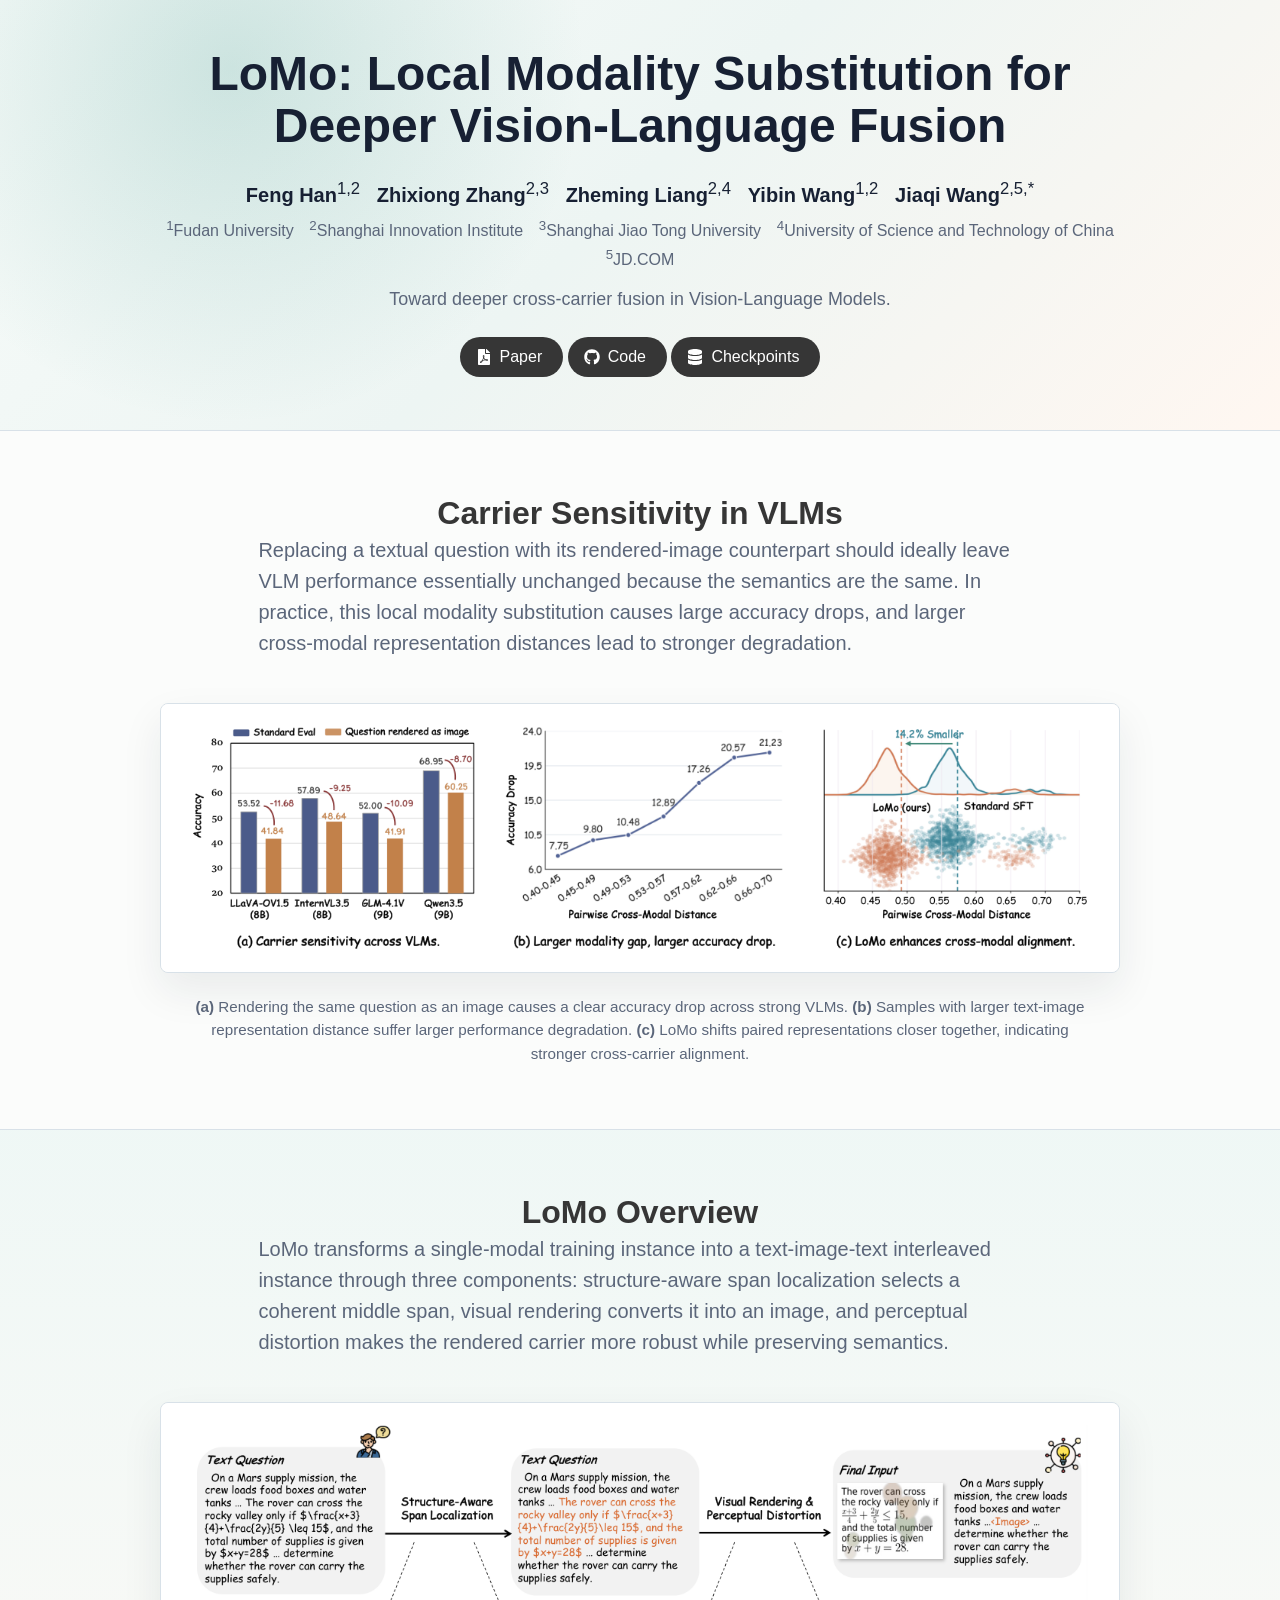
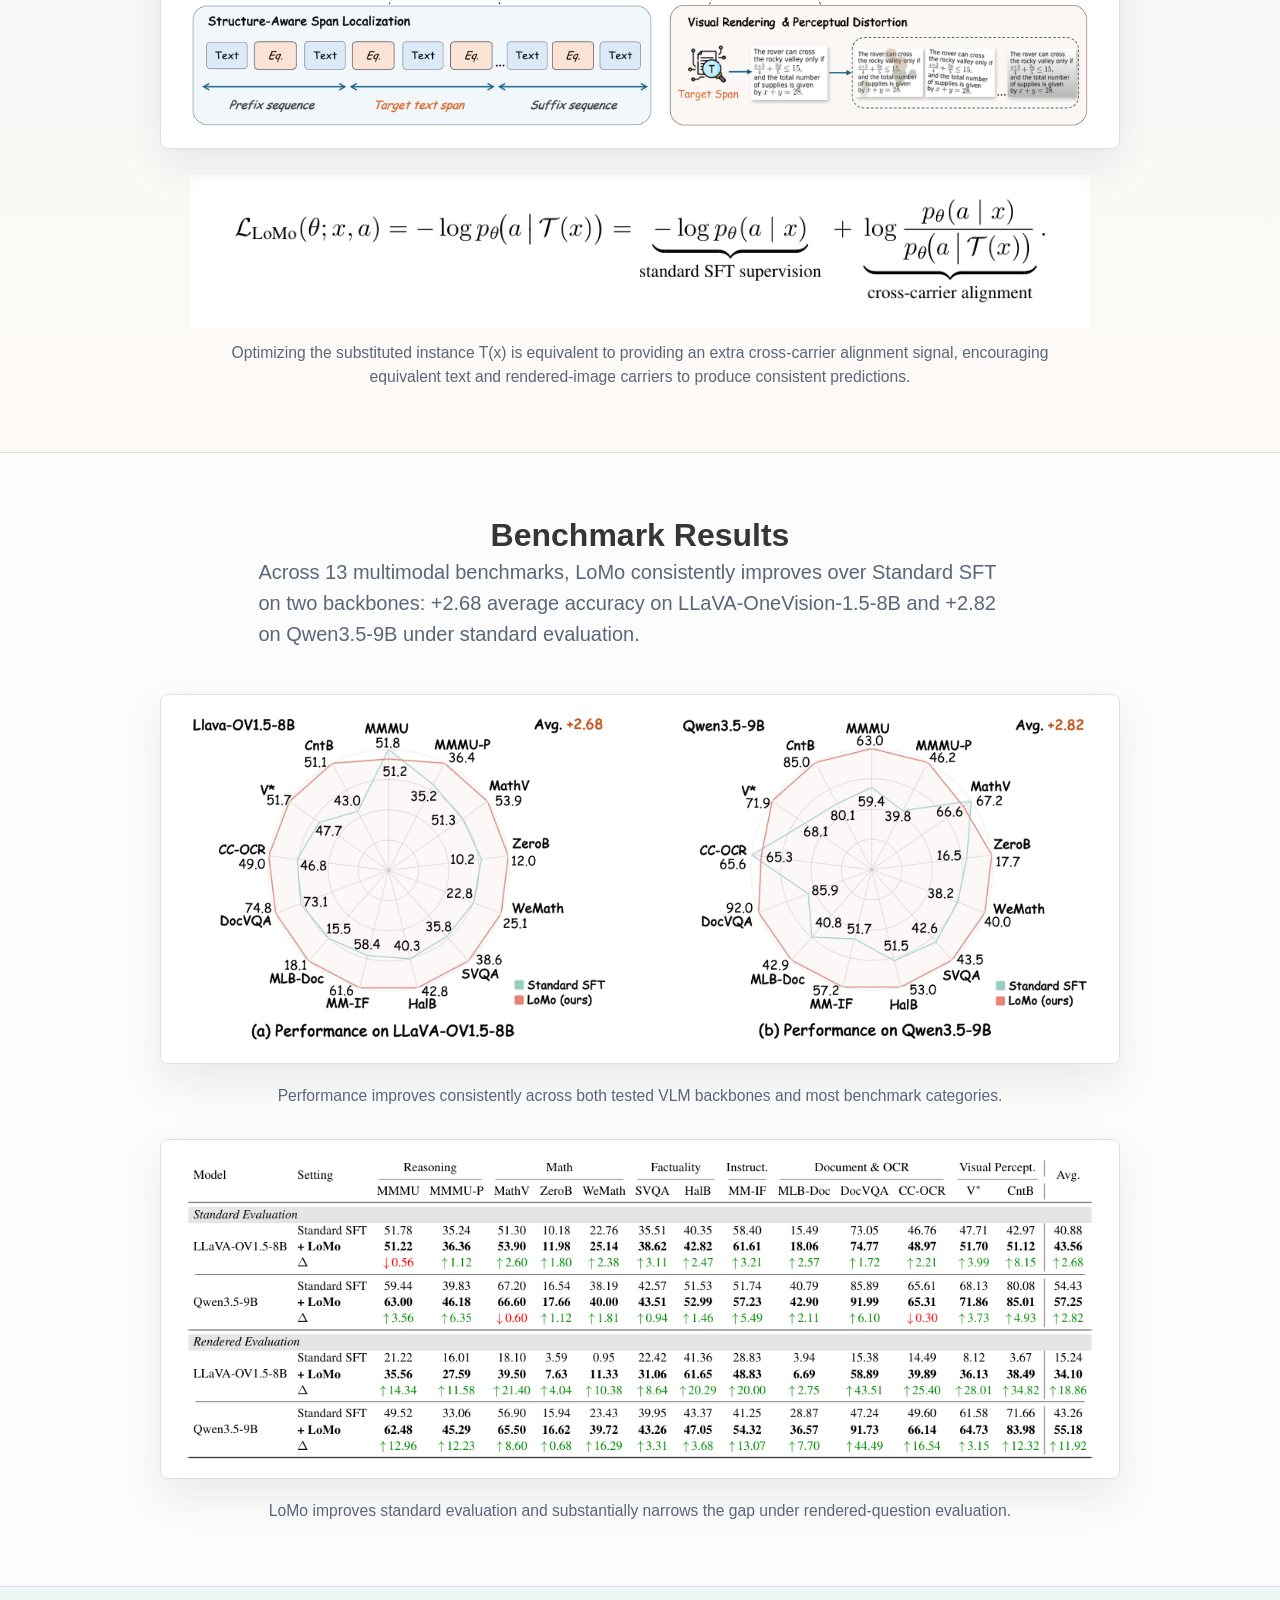
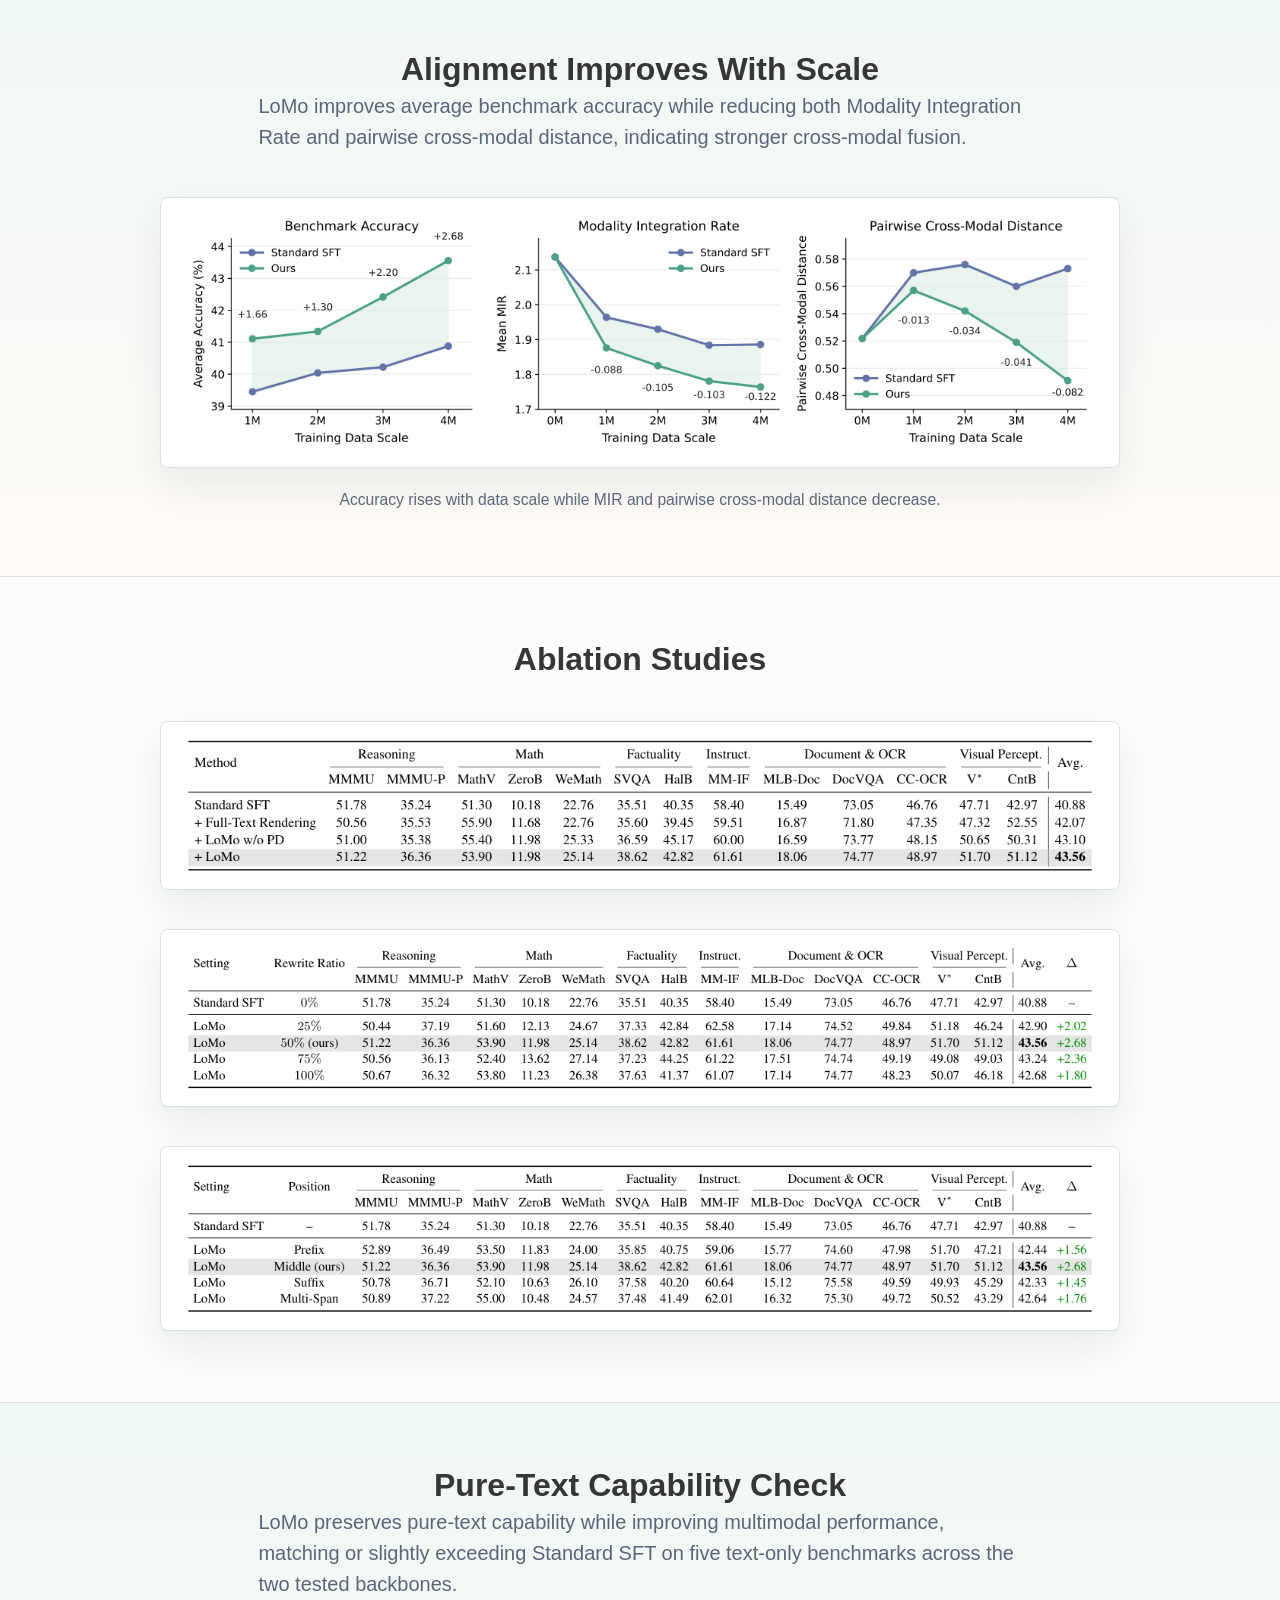
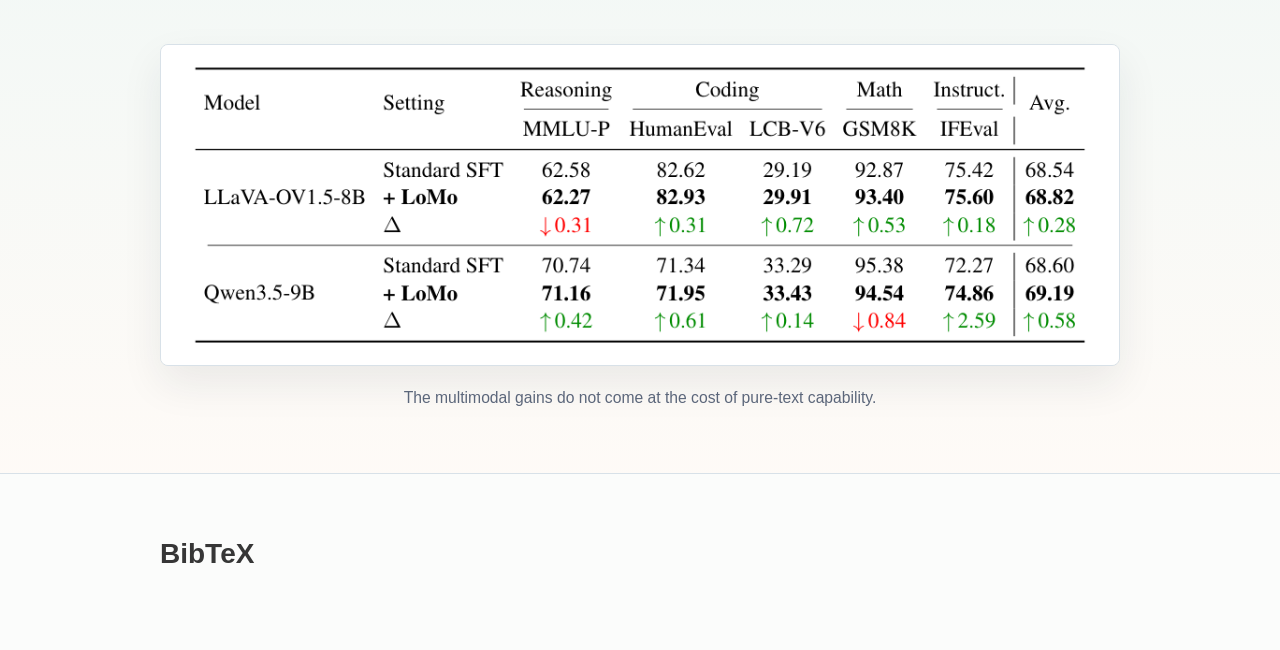
==== page/index.html @ f5399a5a "Leave citation sections empty" ====
<!DOCTYPE html>
<html lang="en">
<head>
  <meta charset="UTF-8">
  <meta name="description" content="LoMo: Local Modality Substitution for Deeper Vision-Language Fusion">
  <meta name="keywords" content="Vision-Language Models, Multimodal Learning, Cross-Modal Alignment, Data Curation">
  <meta name="viewport" content="width=device-width, initial-scale=1.0">
  <title>LoMo</title>

  <link href="./static/css" rel="stylesheet">
  <link rel="stylesheet" href="./static/bulma.min.css">
  <link rel="stylesheet" href="./static/fontawesome.all.min.css">
  <link rel="stylesheet" href="./static/academicons.min.css">
  <link rel="stylesheet" href="./static/index.css">
  <link rel="stylesheet" href="./static/lomo.css">
  <script defer src="./static/fontawesome.all.min.js"></script>
</head>
<body>
  <section class="hero lomo-hero">
    <div class="hero-body">
      <div class="container is-max-desktop">
        <div class="columns is-centered">
          <div class="column has-text-centered">
            <h1 class="title is-1 publication-title">LoMo: Local Modality Substitution for Deeper Vision-Language Fusion</h1>
            <div class="is-size-5 publication-authors">
              <span class="author-block"><b>Feng Han</b><sup>1,2</sup></span>
              <span class="author-block"><b>Zhixiong Zhang</b><sup>2,3</sup></span>
              <span class="author-block"><b>Zheming Liang</b><sup>2,4</sup></span>
              <span class="author-block"><b>Yibin Wang</b><sup>1,2</sup></span>
              <span class="author-block"><b>Jiaqi Wang</b><sup>2,5,*</sup></span>
            </div>
            <div class="is-size-6 publication-affiliations">
              <span class="author-block"><sup>1</sup>Fudan University</span>
              <span class="author-block"><sup>2</sup>Shanghai Innovation Institute</span>
              <span class="author-block"><sup>3</sup>Shanghai Jiao Tong University</span>
              <span class="author-block"><sup>4</sup>University of Science and Technology of China</span>
              <span class="author-block"><sup>5</sup>JD.COM</span>
            </div>
            <p class="publication-note">Toward deeper cross-carrier fusion in Vision-Language Models.</p>

            <div class="publication-links">
              <span class="link-block">
                <a href="../LoMo-Technical-Report.pdf" class="external-link button is-normal is-rounded is-dark">
                  <span class="icon"><i class="fas fa-file-pdf"></i></span>
                  <span>Paper</span>
                </a>
              </span>
              <span class="link-block">
                <a href="https://github.com/Maplebb/LoMo" class="external-link button is-normal is-rounded is-dark">
                  <span class="icon"><i class="fab fa-github"></i></span>
                  <span>Code</span>
                </a>
              </span>
              <span class="link-block">
                <a href="https://huggingface.co/maplebb/LoMo-Checkpoints" class="external-link button is-normal is-rounded is-dark">
                  <span class="icon"><i class="fas fa-database"></i></span>
                  <span>Checkpoints</span>
                </a>
              </span>
            </div>
          </div>
        </div>
      </div>
    </div>
  </section>

  <section class="section">
    <div class="container is-max-desktop">
      <div class="columns is-centered has-text-centered">
        <div class="column is-four-fifths">
          <h2 class="title is-3">Carrier Sensitivity in VLMs</h2>
          <p class="subtitle lomo-copy">
            Replacing a textual question with its rendered-image counterpart should ideally leave VLM performance essentially unchanged because the semantics are the same. In practice, this local modality substitution causes large accuracy drops, and larger cross-modal representation distances lead to stronger degradation.
          </p>
        </div>
      </div>
      <div class="content has-text-centered figure-block">
        <img src="./static/images/fig_carrier_sensitivity.png" alt="Carrier sensitivity across VLMs">
        <p class="subfigure-note"><b>(a)</b> Rendering the same question as an image causes a clear accuracy drop across strong VLMs. <b>(b)</b> Samples with larger text-image representation distance suffer larger performance degradation. <b>(c)</b> LoMo shifts paired representations closer together, indicating stronger cross-carrier alignment.</p>
      </div>
    </div>
  </section>

  <section class="section lomo-band">
    <div class="container is-max-desktop">
      <div class="columns is-centered has-text-centered">
        <div class="column is-four-fifths">
          <h2 class="title is-3">LoMo Overview</h2>
          <p class="subtitle lomo-copy">
            LoMo transforms a single-modal training instance into a text-image-text interleaved instance through three components: structure-aware span localization selects a coherent middle span, visual rendering converts it into an image, and perceptual distortion makes the rendered carrier more robust while preserving semantics.
          </p>
        </div>
      </div>
      <div class="content has-text-centered figure-block">
        <img src="./static/images/fig_lomo_overview.png" alt="Overview of LoMo">
        <img class="formula-image" src="./static/images/eq_lomo_objective.png" alt="LoMo objective decomposition">
        <p class="figure-note">Optimizing the substituted instance <span class="math-inline">T(x)</span> is equivalent to providing an extra cross-carrier alignment signal, encouraging equivalent text and rendered-image carriers to produce consistent predictions.</p>
      </div>
    </div>
  </section>

  <section class="section">
    <div class="container is-max-desktop">
      <div class="columns is-centered has-text-centered">
        <div class="column is-four-fifths">
          <h2 class="title is-3">Benchmark Results</h2>
          <p class="subtitle lomo-copy">
            Across 13 multimodal benchmarks, LoMo consistently improves over Standard SFT on two backbones: +2.68 average accuracy on LLaVA-OneVision-1.5-8B and +2.82 on Qwen3.5-9B under standard evaluation.
          </p>
        </div>
      </div>
      <div class="content has-text-centered figure-block">
        <img src="./static/images/fig_benchmark_gains.png" alt="Benchmark gains across two backbones">
        <p class="figure-note">Performance improves consistently across both tested VLM backbones and most benchmark categories.</p>
      </div>
      <div class="content has-text-centered figure-block">
        <img src="./static/images/table_main_results.png" alt="Main benchmark results table">
        <p class="figure-note">LoMo improves standard evaluation and substantially narrows the gap under rendered-question evaluation.</p>
      </div>
    </div>
  </section>

  <section class="section lomo-band">
    <div class="container is-max-desktop">
      <div class="columns is-centered has-text-centered">
        <div class="column is-four-fifths">
          <h2 class="title is-3">Alignment Improves With Scale</h2>
          <p class="subtitle lomo-copy">
            LoMo improves average benchmark accuracy while reducing both Modality Integration Rate and pairwise cross-modal distance, indicating stronger cross-modal fusion.
          </p>
        </div>
      </div>
      <div class="content has-text-centered figure-block">
        <img src="./static/images/fig_alignment_scale.png" alt="Data scale and cross-modal alignment">
        <p class="figure-note">Accuracy rises with data scale while MIR and pairwise cross-modal distance decrease.</p>
      </div>
    </div>
  </section>

  <section class="section">
    <div class="container is-max-desktop">
      <div class="columns is-centered has-text-centered">
        <div class="column is-four-fifths">
          <h2 class="title is-3">Ablation Studies</h2>
        </div>
      </div>
      <div class="content has-text-centered figure-block">
        <img src="./static/images/table_component_ablation.png" alt="Component ablation">
      </div>
      <div class="content has-text-centered figure-block">
        <img src="./static/images/table_rewrite_ratio.png" alt="Rewrite ratio ablation">
      </div>
      <div class="content has-text-centered figure-block">
        <img src="./static/images/table_render_position.png" alt="Rendering position ablation">
      </div>
    </div>
  </section>

  <section class="section lomo-band">
    <div class="container is-max-desktop">
      <div class="columns is-centered has-text-centered">
        <div class="column is-four-fifths">
          <h2 class="title is-3">Pure-Text Capability Check</h2>
          <p class="subtitle lomo-copy">
            LoMo preserves pure-text capability while improving multimodal performance, matching or slightly exceeding Standard SFT on five text-only benchmarks across the two tested backbones.
          </p>
        </div>
      </div>
      <div class="content has-text-centered figure-block">
        <img src="./static/images/table_pure_text.png" alt="Pure-text capability analysis">
        <p class="figure-note">The multimodal gains do not come at the cost of pure-text capability.</p>
      </div>
    </div>
  </section>

  <section class="section" id="BibTeX">
    <div class="container is-max-desktop content">
      <h2 class="title">BibTeX</h2>
    </div>
  </section>
</body>
</html>
---- page/static/academicons.min.css ----
@font-face {font-family: 'Academicons';font-style: normal;font-weight: 400;font-display: block;src:url('../fonts/academicons.eot');src:url('../fonts/academicons.eot') format('embedded-opentype'), url('../fonts/academicons.ttf') format('truetype'), url('../fonts/academicons.woff') format('woff'), url('../fonts/academicons.svg') format('svg');}.ai {font-family: 'Academicons';font-weight: 400;-moz-osx-font-smoothing: grayscale;-webkit-font-smoothing: antialiased;display: inline-block;font-style: normal;font-variant: normal;text-rendering: auto;line-height: 1;}.ai-academia:before {content: "\e9af";}.ai-academia-square:before {content: "\e93d";}.ai-acclaim:before {content: "\e92e";}.ai-acclaim-square:before {content: "\e93a";}.ai-acm:before {content: "\e93c";}.ai-acm-square:before {content: "\e95d";}.ai-acmdl:before {content: "\e96a";}.ai-acmdl-square:before {content: "\e9d3";}.ai-ads:before {content: "\e9cb";}.ai-ads-square:before {content: "\e94a";}.ai-africarxiv:before {content: "\e91b";}.ai-africarxiv-square:before {content: "\e90b";}.ai-archive:before {content: "\e955";}.ai-archive-square:before {content: "\e956";}.ai-arxiv:before {content: "\e974";}.ai-arxiv-square:before {content: "\e9a6";}.ai-biorxiv:before {content: "\e9a2";}.ai-biorxiv-square:before {content: "\e98b";}.ai-ceur:before {content: "\e96d";}.ai-ceur-square:before {content: "\e92f";}.ai-ciencia-vitae:before {content: "\e912";}.ai-ciencia-vitae-square:before {content: "\e913";}.ai-clarivate:before {content: "\e924";}.ai-clarivate-square:before {content: "\e925";}.ai-closed-access:before {content: "\e942";}.ai-closed-access-square:before {content: "\e943";}.ai-conversation:before {content: "\e94c";}.ai-conversation-square:before {content: "\e915";}.ai-coursera:before {content: "\e95f";}.ai-coursera-square:before {content: "\e97f";}.ai-crossref:before {content: "\e918";}.ai-crossref-square:before {content: "\e919";}.ai-cv:before {content: "\e9a5";}.ai-cv-square:before {content: "\e90a";}.ai-datacite:before {content: "\e91c";}.ai-datacite-square:before {content: "\e91d";}.ai-dataverse:before {content: "\e9f7";}.ai-dataverse-square:before {content: "\e9e4";}.ai-dblp:before {content: "\e94f";}.ai-dblp-square:before {content: "\e93f";}.ai-depsy:before {content: "\e97a";}.ai-depsy-square:before {content: "\e94b";}.ai-doi:before {content: "\e97e";}.ai-doi-square:before {content: "\e98f";}.ai-dryad:before {content: "\e97c";}.ai-dryad-square:before {content: "\e98c";}.ai-elsevier:before {content: "\e961";}.ai-elsevier-square:before {content: "\e910";}.ai-figshare:before {content: "\e981";}.ai-figshare-square:before {content: "\e9e7";}.ai-google-scholar:before {content: "\e9d4";}.ai-google-scholar-square:before {content: "\e9f9";}.ai-hal:before {content: "\e92c";}.ai-hal-square:before {content: "\e92d";}.ai-hypothesis:before {content: "\e95a";}.ai-hypothesis-square:before {content: "\e95b";}.ai-ideas-repec:before {content: "\e9ed";}.ai-ideas-repec-square:before {content: "\e9f8";}.ai-ieee:before {content: "\e929";}.ai-ieee-square:before {content: "\e9b9";}.ai-impactstory:before {content: "\e9cf";}.ai-impactstory-square:before {content: "\e9aa";}.ai-inaturalist:before {content: "\e900";}.ai-inaturalist-square:before {content: "\e901";}.ai-inpn:before {content: "\e902";}.ai-inpn-square:before {content: "\e903";}.ai-inspire:before {content: "\e9e9";}.ai-inspire-square:before {content: "\e9fe";}.ai-isidore:before {content: "\e936";}.ai-isidore-square:before {content: "\e954";}.ai-isni:before {content: "\e957";}.ai-isni-square:before {content: "\e958";}.ai-jstor:before {content: "\e938";}.ai-jstor-square:before {content: "\e944";}.ai-lattes:before {content: "\e9b3";}.ai-lattes-square:before {content: "\e99c";}.ai-mathoverflow:before {content: "\e9f6";}.ai-mathoverflow-square:before {content: "\e97b";}.ai-mendeley:before {content: "\e9f0";}.ai-mendeley-square:before {content: "\e9f3";}.ai-moodle:before {content: "\e907";}.ai-moodle-square:before {content: "\e908";}.ai-mtmt:before {content: "\e950";}.ai-mtmt-square:before {content: "\e951";}.ai-nakala:before {content: "\e940";}.ai-nakala-square:before {content: "\e941";}.ai-obp:before {content: "\e92a";}.ai-obp-square:before {content: "\e92b";}.ai-open-access:before {content: "\e939";}.ai-open-access-square:before {content: "\e9f4";}.ai-open-data:before {content: "\e966";}.ai-open-data-square:before {content: "\e967";}.ai-open-materials:before {content: "\e968";}.ai-open-materials-square:before {content: "\e969";}.ai-openedition:before {content: "\e946";}.ai-openedition-square:before {content: "\e947";}.ai-orcid:before {content: "\e9d9";}.ai-orcid-square:before {content: "\e9c3";}.ai-osf:before {content: "\e9ef";}.ai-osf-square:before {content: "\e931";}.ai-overleaf:before {content: "\e914";}.ai-overleaf-square:before {content: "\e98d";}.ai-philpapers:before {content: "\e98a";}.ai-philpapers-square:before {content: "\e96f";}.ai-piazza:before {content: "\e99a";}.ai-piazza-square:before {content: "\e90c";}.ai-preregistered:before {content: "\e906";}.ai-preregistered-square:before {content: "\e96b";}.ai-protocols:before {content: "\e952";}.ai-protocols-square:before {content: "\e953";}.ai-psyarxiv:before {content: "\e90e";}.ai-psyarxiv-square:before {content: "\e90f";}.ai-publons:before {content: "\e937";}.ai-publons-square:before {content: "\e94e";}.ai-pubmed:before {content: "\e99f";}.ai-pubmed-square:before {content: "\e97d";}.ai-pubpeer:before {content: "\e922";}.ai-pubpeer-square:before {content: "\e923";}.ai-researcherid:before {content: "\e91a";}.ai-researcherid-square:before {content: "\e95c";}.ai-researchgate:before {content: "\e95e";}.ai-researchgate-square:before {content: "\e99e";}.ai-ror:before {content: "\e948";}.ai-ror-square:before {content: "\e949";}.ai-sci-hub:before {content: "\e959";}.ai-sci-hub-square:before {content: "\e905";}.ai-scirate:before {content: "\e98e";}.ai-scirate-square:before {content: "\e99d";}.ai-scopus:before {content: "\e91e";}.ai-scopus-square:before {content: "\e91f";}.ai-semantic-scholar:before {content: "\e96e";}.ai-semantic-scholar-square:before {content: "\e96c";}.ai-springer:before {content: "\e928";}.ai-springer-square:before {content: "\e99b";}.ai-ssrn:before {content: "\e916";}.ai-ssrn-square:before {content: "\e917";}.ai-stackoverflow:before {content: "\e920";}.ai-stackoverflow-square:before {content: "\e921";}.ai-viaf:before {content: "\e933";}.ai-viaf-square:before {content: "\e934";}.ai-wiley:before {content: "\e926";}.ai-wiley-square:before {content: "\e927";}.ai-zenodo:before {content: "\e911";}.ai-zotero:before {content: "\e962";}.ai-zotero-square:before {content: "\e932";}.ai-lg {font-size: 1.33333em;line-height: 0.75em;vertical-align: -.0667em;}.ai-xs {font-size: .75em;}.ai-sm {font-size: .875em;}.ai-1x {font-size: 1em;}.ai-2x {font-size: 2em;}.ai-3x {font-size: 3em;}.ai-4x {font-size: 4em;}.ai-5x {font-size: 5em;}.ai-6x {font-size: 6em;}.ai-7x {font-size: 7em;}.ai-8x {font-size: 8em;}.ai-9x {font-size: 9em;}.ai-10x {font-size: 10em;}.ai-fw {text-align: center;width: 1.25em;}.ai-ul {list-style-type: none;margin-left: 2.5em;padding-left: 0;}.ai-ul > li {position: relative;}.ai-li {left: -2em;position: absolute;text-align: center;width: 2em;line-height: inherit;}.ai-border {border: solid 0.08em #eee;border-radius: .1em;padding: .2em .25em .15em;}.ai-pull-left {float: left;}.ai-pull-right {float: right;}.ai.ai-pull-left {margin-right: .3em;}.ai.ai-pull-right {margin-right: .3em;}.ai-stack {display: inline-block;height: 2em;line-height: 2em;position: relative;vertical-align: middle;width: 2.5em;}.ai-stack-1x, .ai-stack-2x {left: 0;position: absolute;text-align: center;width: 100%;}.ai-stack-1x {line-height: inherit;}.ai-stack-2x {font-size: 2em;}.ai-inverse {color: #fff;}
---- page/static/index.css ----
body {
  font-family: 'Noto Sans', sans-serif;
}


.footer .icon-link {
    font-size: 25px;
    color: #000;
}

.link-block a {
    margin-top: 5px;
    margin-bottom: 5px;
}

.mathvista {
  font-variant: small-caps;
  font-weight: bold;
}


.teaser .hero-body {
  padding-top: 0;
  padding-bottom: 3rem;
}

.teaser {
  font-family: 'Google Sans', sans-serif;
}


.publication-title {
}

.publication-banner {
  max-height: parent;

}

.publication-banner video {
  position: relative;
  left: auto;
  top: auto;
  transform: none;
  object-fit: fit;
}

.publication-header .hero-body {
}

.publication-title {
    font-family: 'Google Sans', sans-serif;
}

.publication-authors {
    font-family: 'Google Sans', sans-serif;
}

.publication-venue {
    color: #555;
    width: fit-content;
    font-weight: bold;
}

.publication-awards {
    color: #ff3860;
    width: fit-content;
    font-weight: bolder;
}

.publication-authors {
}

.publication-authors a {
   color: hsl(204, 86%, 53%) !important;
}

.publication-authors a:hover {
    text-decoration: underline;
}

.author-block {
  display: inline-block;
}

.publication-banner img {
}

.publication-authors {
  /*color: #4286f4;*/
}

.publication-video {
    position: relative;
    width: 100%;
    height: 0;
    padding-bottom: 56.25%;

    overflow: hidden;
    border-radius: 10px !important;
}

.publication-video iframe {
    position: absolute;
    top: 0;
    left: 0;
    width: 100%;
    height: 100%;
}

.publication-body img {
}

.results-carousel {
  overflow: hidden;
}

/* .results-carousel .item {
  margin: 20px;
  overflow: hidden;
  border: 1px solid #bbb;
  border-radius: 10px;
  padding: 5px;
  font-size: 0;
} */

.stats-image {
  max-height: 250px;
}

#org-banners {
  display:flex;
  flex-direction: row;
  justify-content: center;
  align-items: center;
  flex-wrap: wrap;
}

.org-banner {
  /* margin: 5px; */
  max-width: 100%;
  height: 6em;
  margin: 10px;
  padding: 10px;
}

@media screen and (max-width: 768px) {
  #org-banners {
    flex-direction: column;
    justify-content: space-around;
  }
}
---- page/static/lomo.css ----
:root {
  --lomo-ink: #172033;
  --lomo-muted: #5b667a;
  --lomo-line: #d8e1e8;
  --lomo-sea: #2f8f83;
  --lomo-coral: #d96b4c;
  --lomo-mist: #eef7f5;
  --lomo-paper: #fbfcfb;
}

body {
  color: var(--lomo-ink);
  background: var(--lomo-paper);
}

.lomo-hero {
  background:
    radial-gradient(circle at 18% 16%, rgba(47, 143, 131, 0.20), transparent 32%),
    linear-gradient(135deg, #f7fbf9 0%, #edf5f3 48%, #fff7f1 100%);
  border-bottom: 1px solid var(--lomo-line);
}

.publication-title {
  color: var(--lomo-ink);
  line-height: 1.08;
}

.publication-note {
  color: var(--lomo-muted);
  font-size: 1.12rem;
  margin: 0.75rem auto 1.2rem;
  max-width: 760px;
}

.publication-affiliations {
  color: var(--lomo-muted);
  line-height: 1.7;
  margin-top: 0.35rem;
}

.publication-authors .author-block,
.publication-affiliations .author-block {
  margin-left: 0.35rem;
  margin-right: 0.35rem;
}

.publication-links {
  margin-top: 1rem;
}

.section {
  padding-top: 4rem;
  padding-bottom: 4rem;
}

.lomo-band {
  background: linear-gradient(180deg, rgba(238, 247, 245, 0.92), rgba(255, 250, 246, 0.84));
  border-top: 1px solid var(--lomo-line);
  border-bottom: 1px solid var(--lomo-line);
}

.subtitle {
  color: var(--lomo-muted);
}

.lomo-copy {
  line-height: 1.55;
  text-align: left;
}

.math-inline {
  white-space: nowrap;
}

.figure-block {
  margin-top: 2rem;
}

.figure-block img {
  width: min(100%, 980px);
  background: white;
  border: 1px solid var(--lomo-line);
  border-radius: 8px;
  box-shadow: 0 18px 42px rgba(23, 32, 51, 0.08);
}

.figure-block .formula-image {
  display: block;
  box-sizing: border-box;
  width: min(100%, 900px);
  margin: 1.15rem auto 0;
  padding: 0.35rem 0.55rem;
  background: white;
  border: 0;
  border-radius: 0;
  box-shadow: none;
}

.figure-note {
  color: var(--lomo-muted);
  font-size: 0.98rem;
  margin: 0.8rem auto 0;
  max-width: 820px;
}

.subfigure-note {
  color: var(--lomo-muted);
  font-size: 0.95rem;
  line-height: 1.55;
  margin: 0.9rem auto 0;
  max-width: 900px;
  text-align: center;
}

pre {
  border-radius: 8px;
  border: 1px solid var(--lomo-line);
}

@media screen and (max-width: 768px) {
  .publication-title {
    font-size: 2rem !important;
  }

  .section {
    padding: 2.8rem 1rem;
  }

  .figure-block img {
    border-radius: 6px;
  }
}
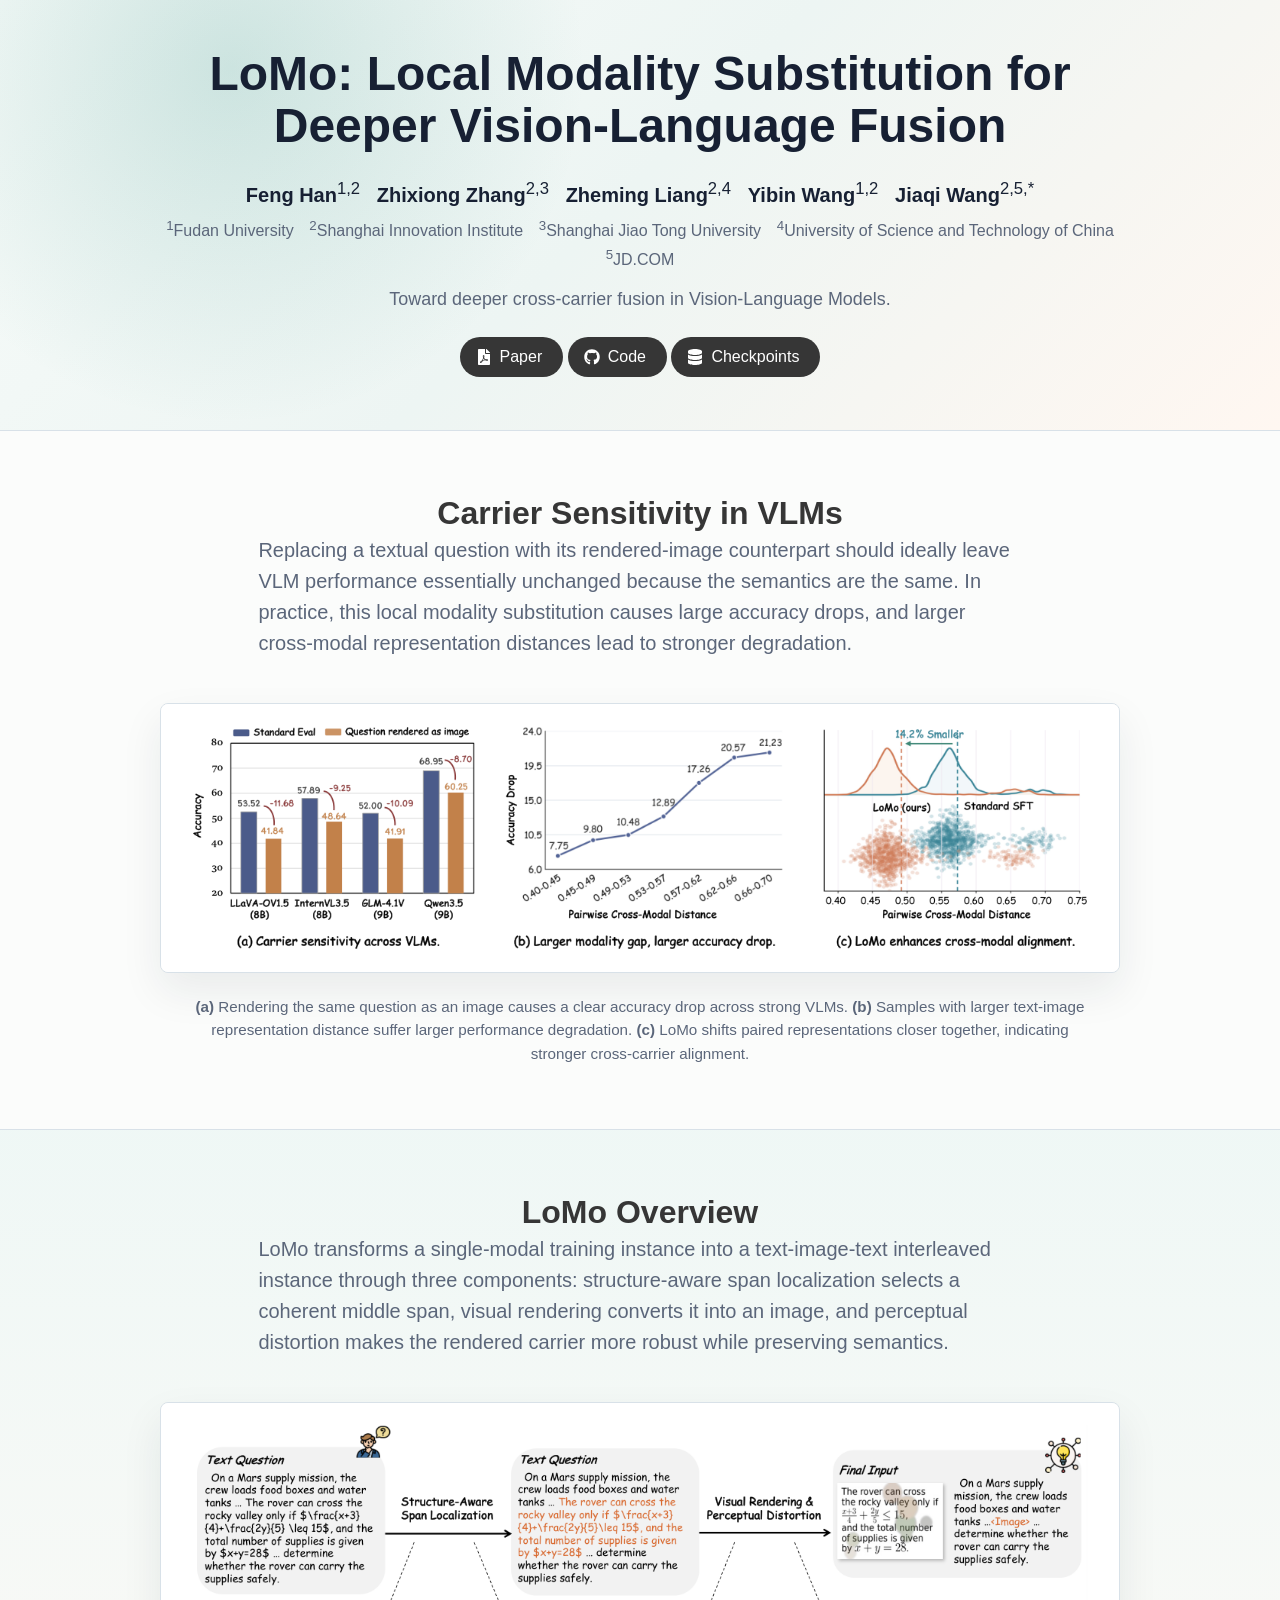
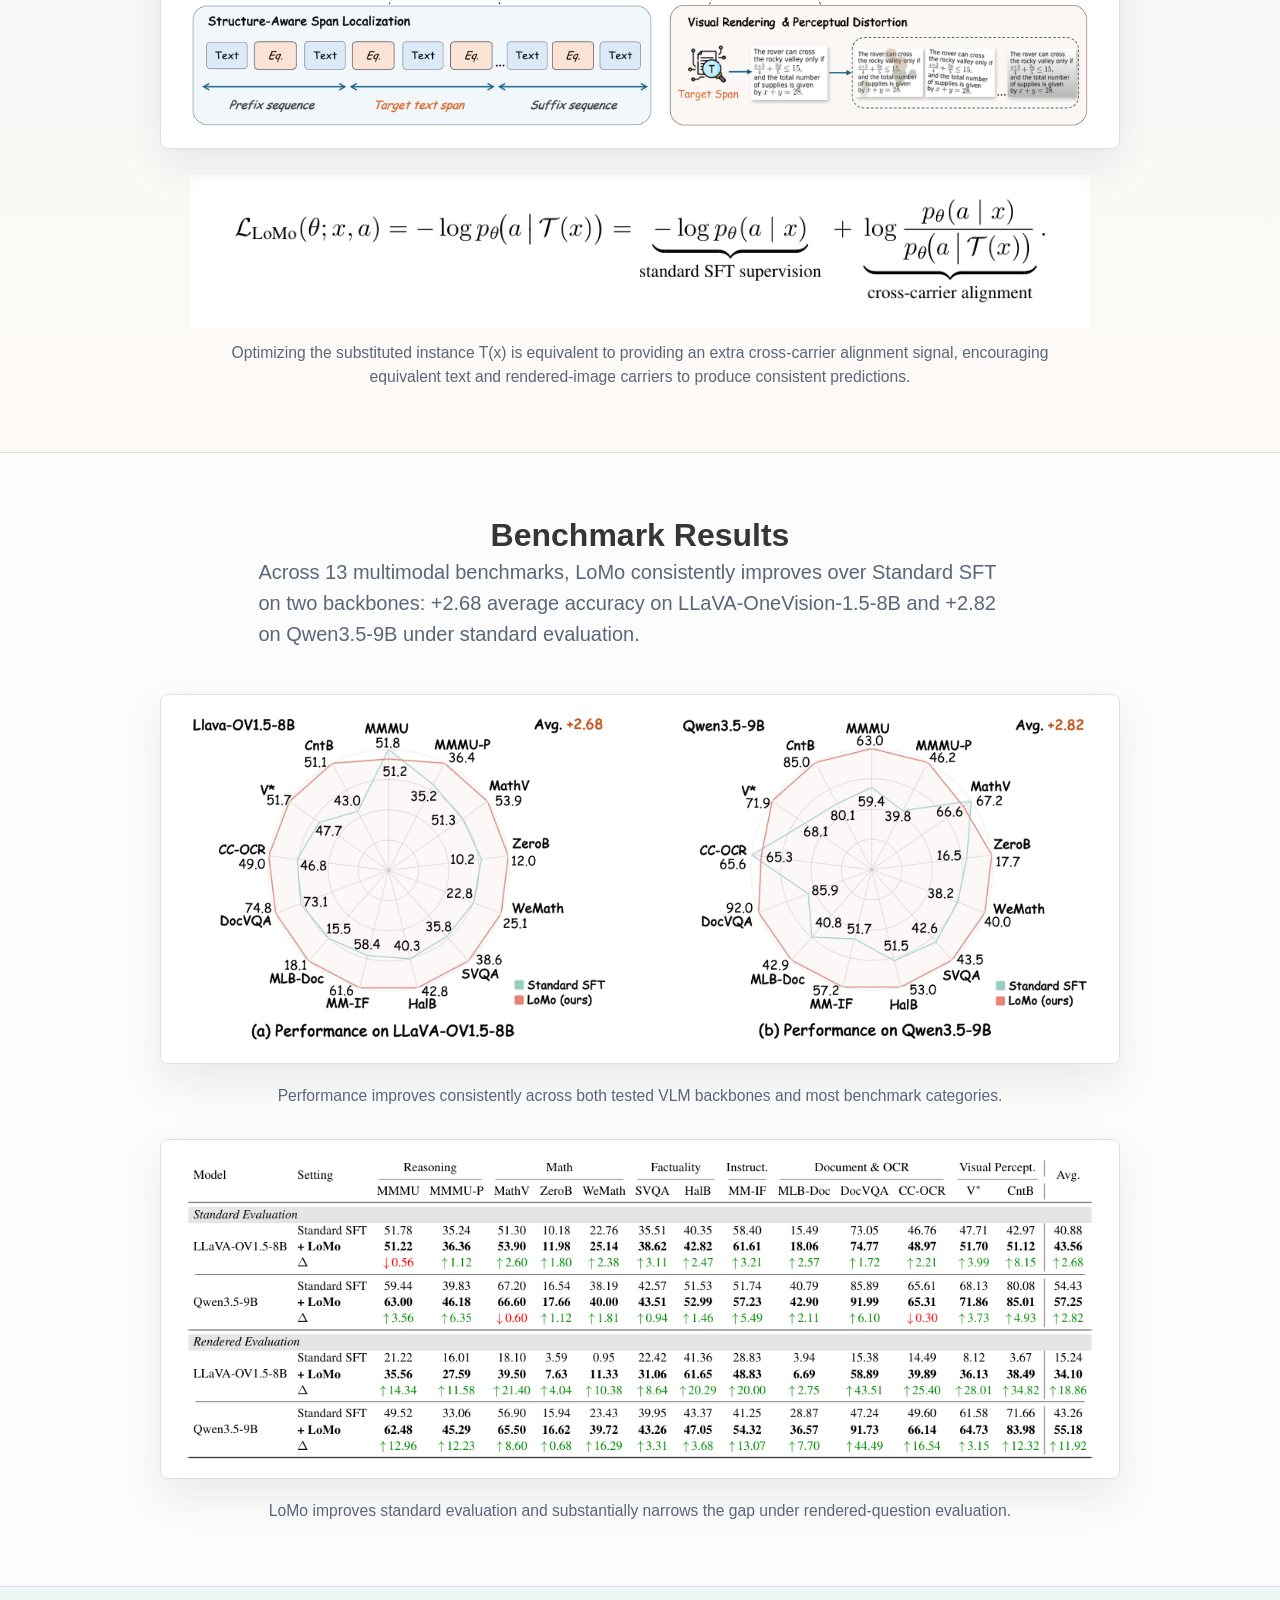
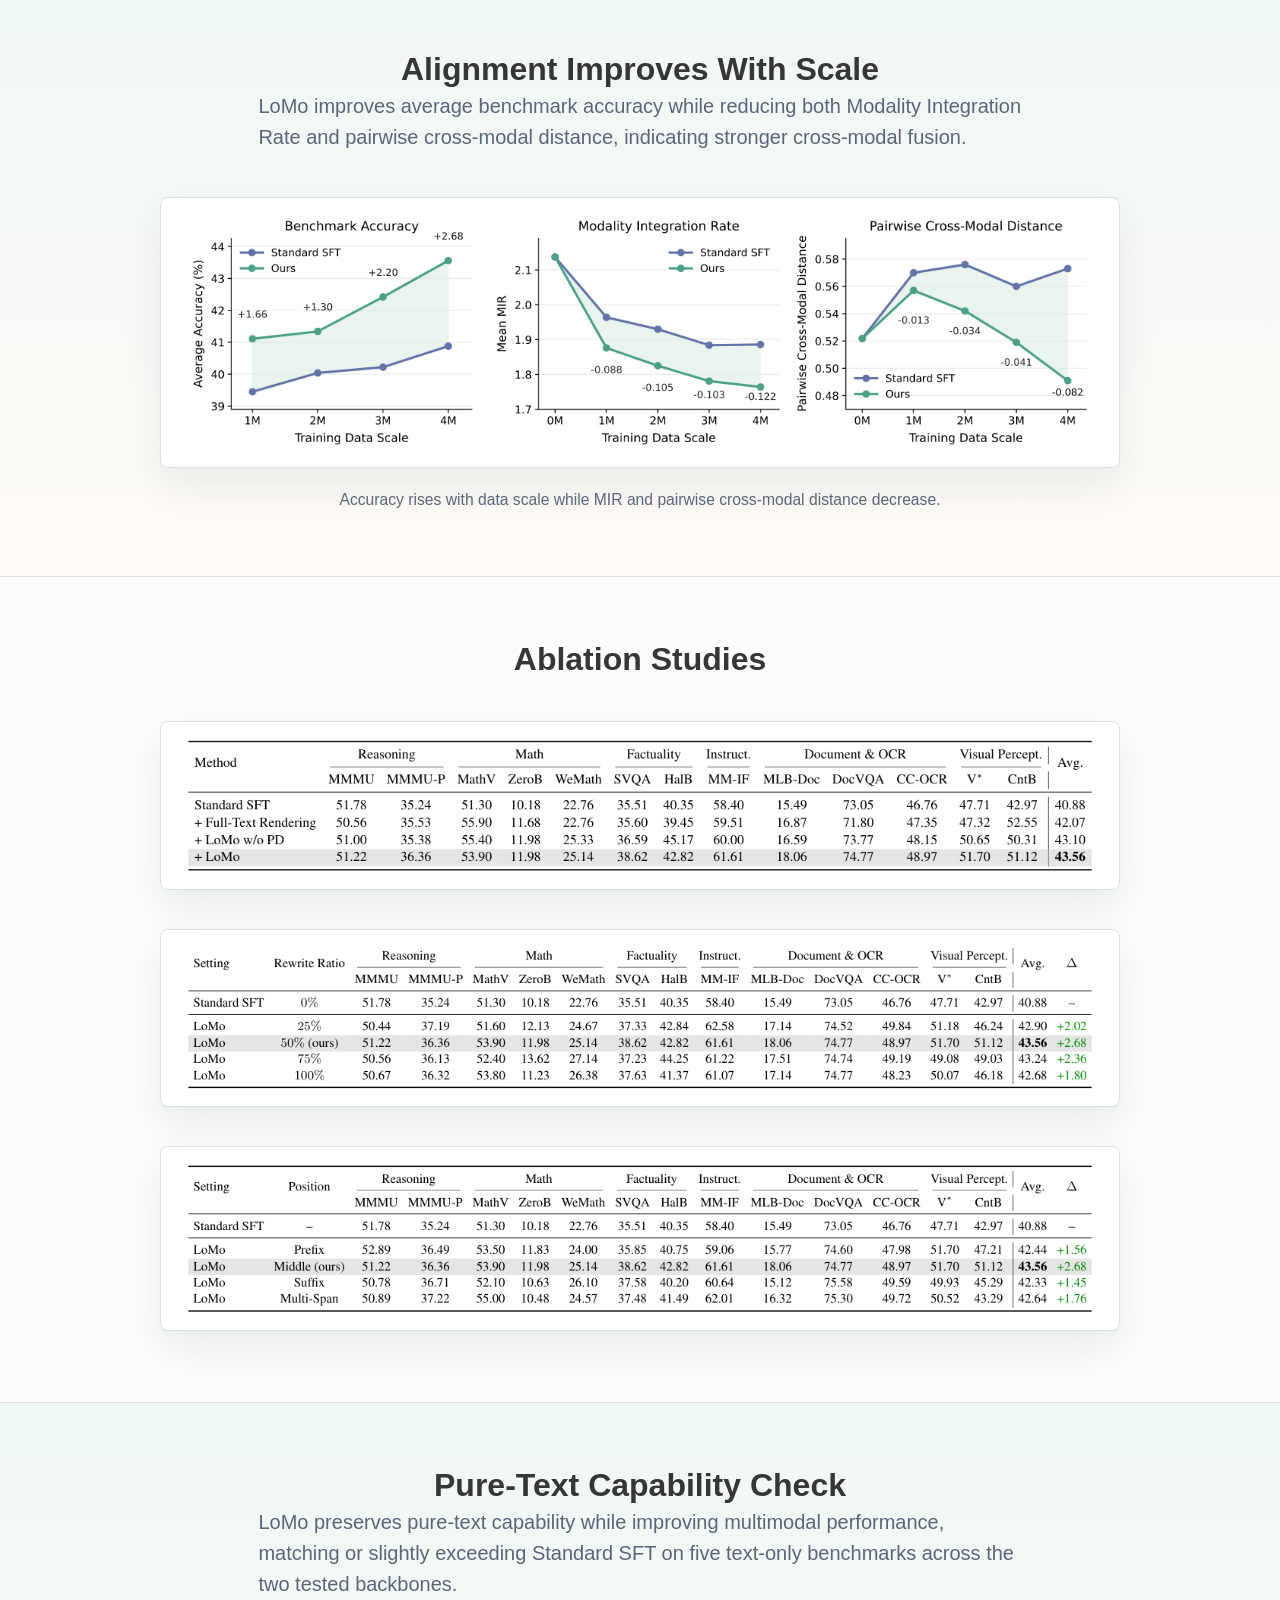
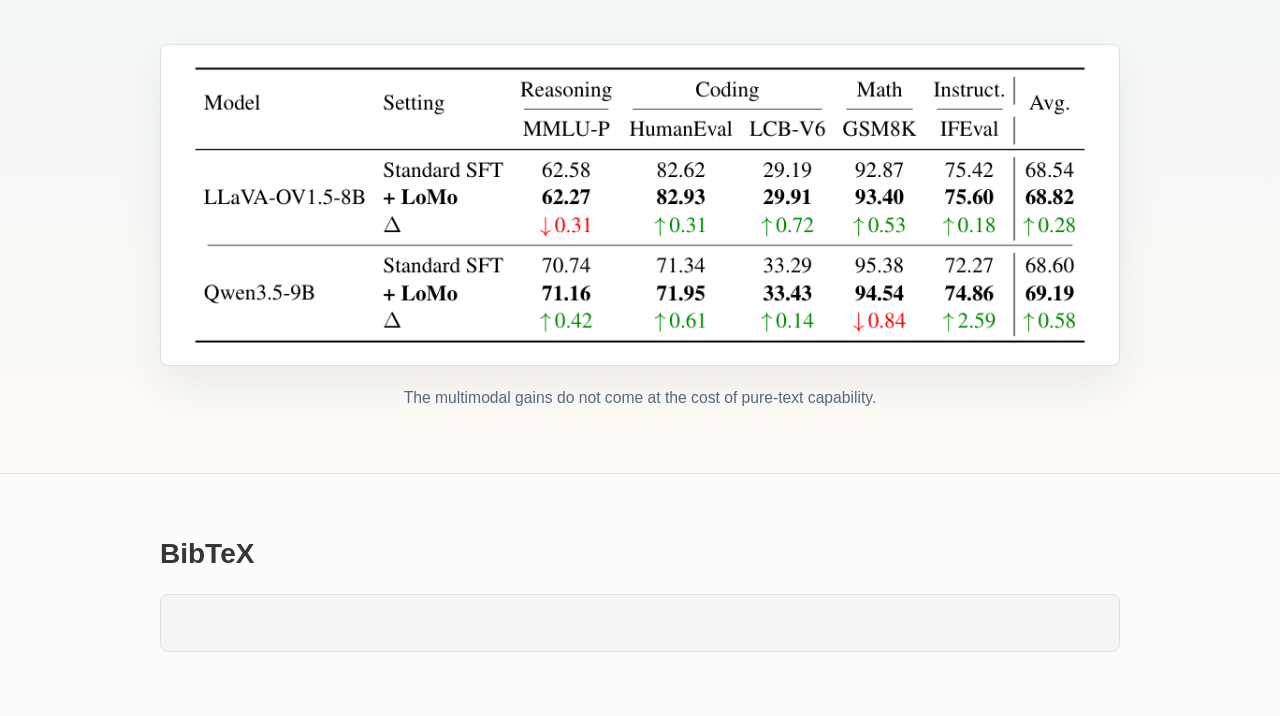
==== commit b703685a: "Restore empty citation blocks" ====
--- a/page/index.html
+++ b/page/index.html
@@ -176,6 +176,8 @@
   <section class="section" id="BibTeX">
     <div class="container is-max-desktop content">
       <h2 class="title">BibTeX</h2>
+      <pre><code>
+</code></pre>
     </div>
   </section>
 </body>
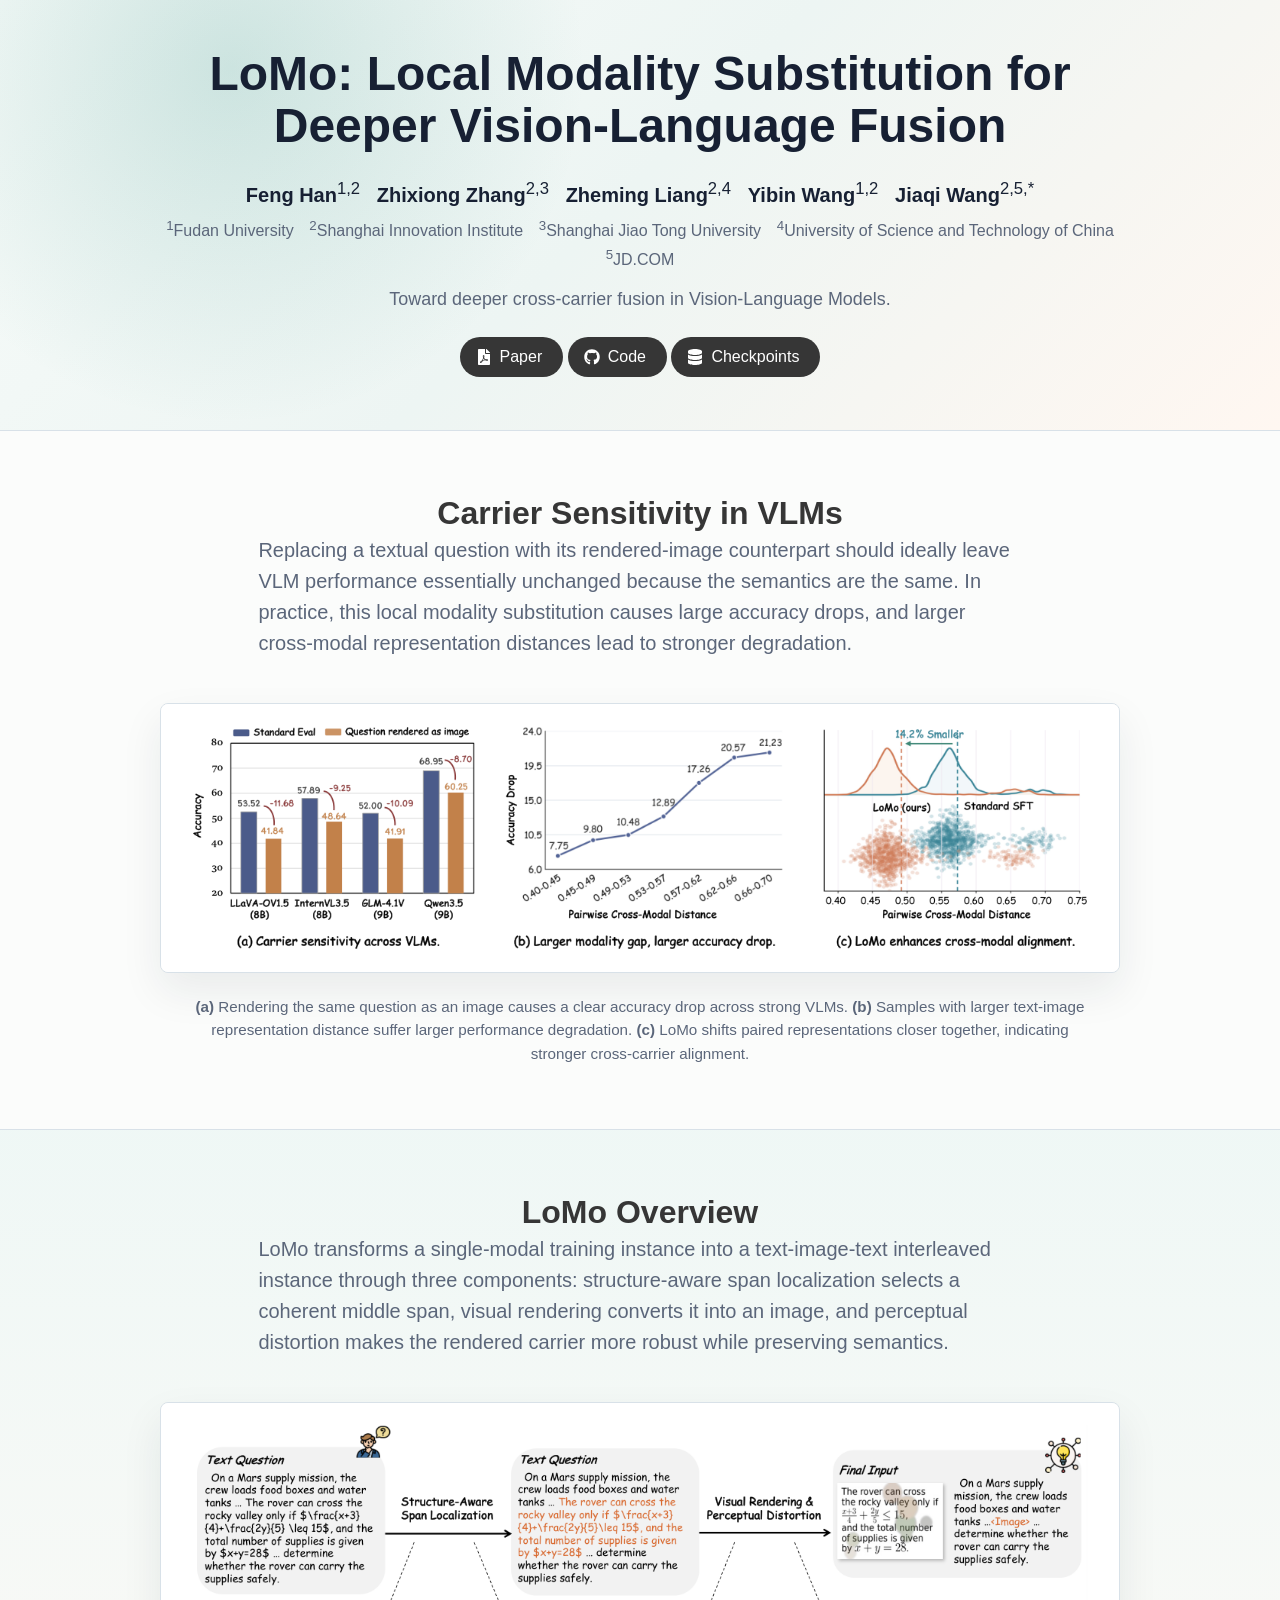
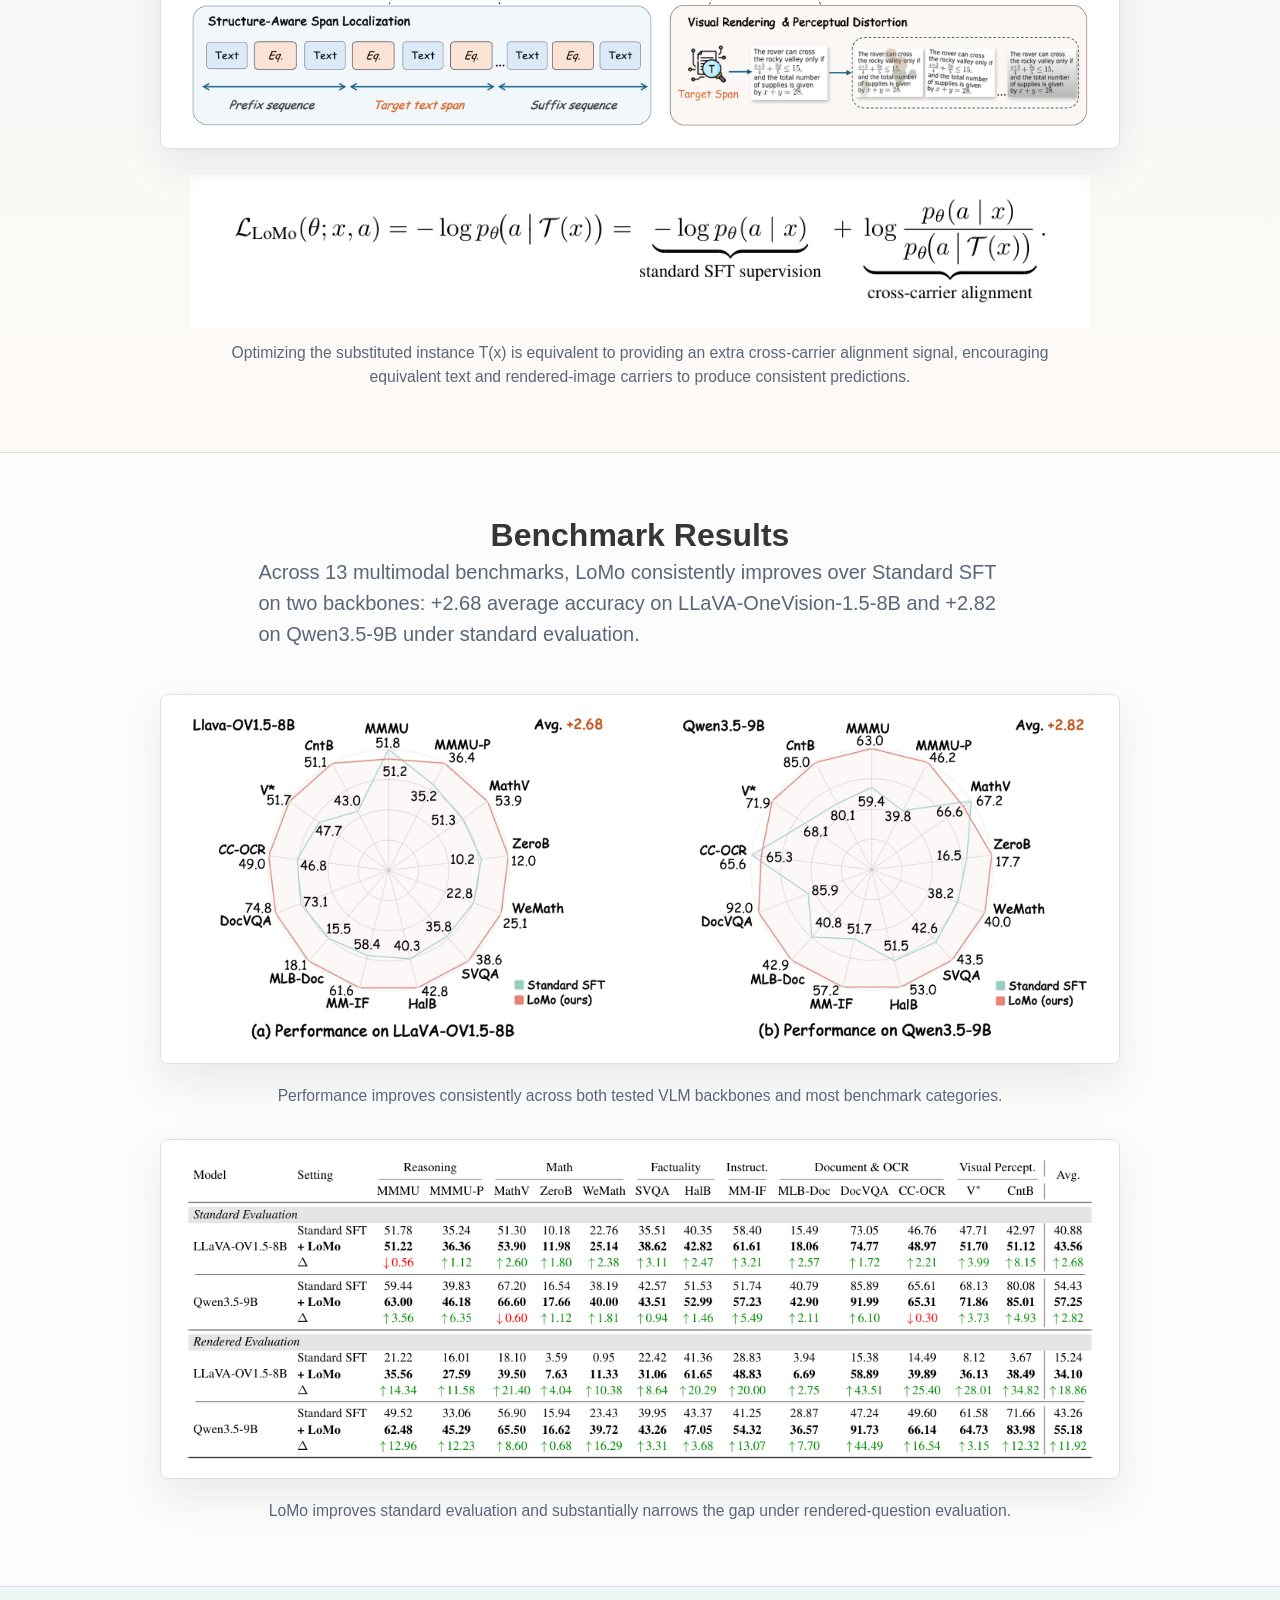
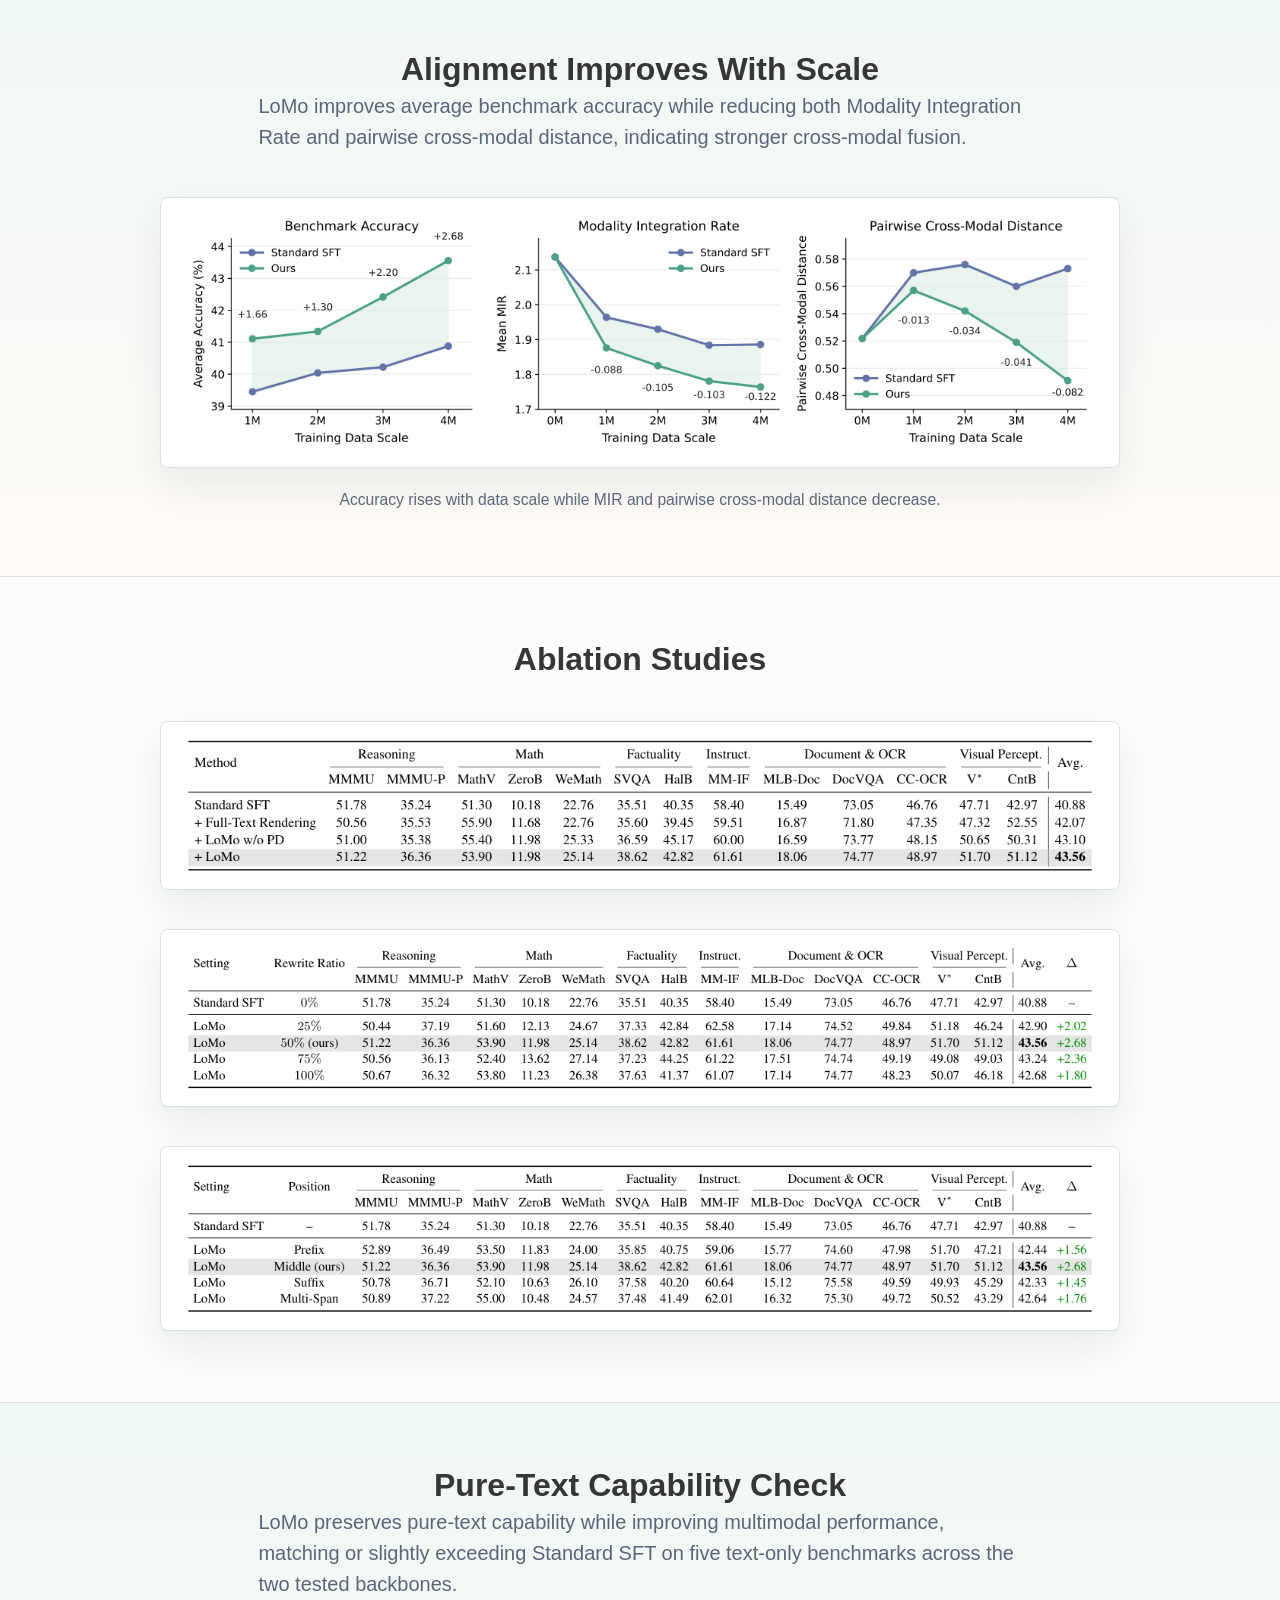
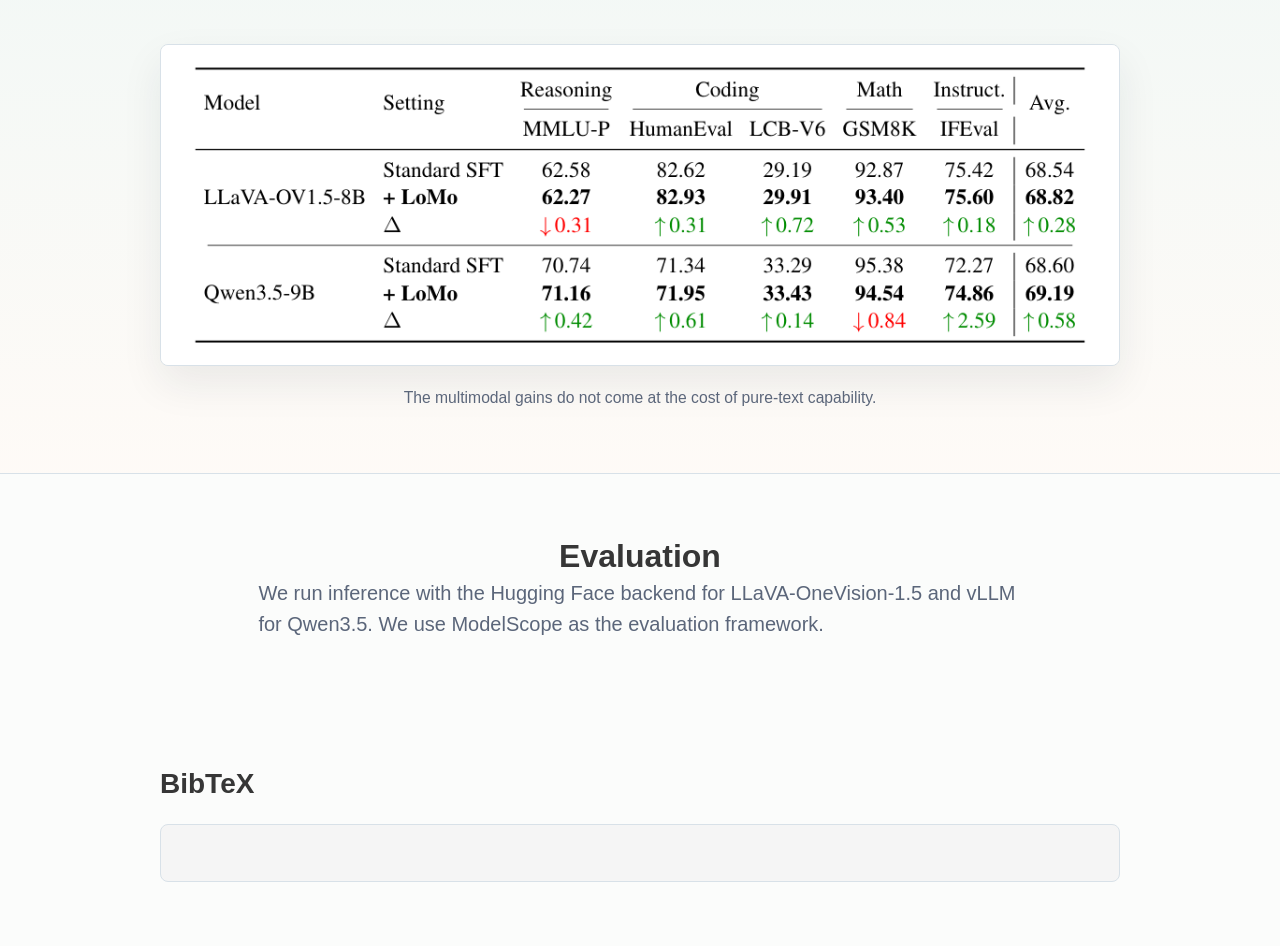
==== commit 58af1f82: "Restore evaluation notes" ====
--- a/page/index.html
+++ b/page/index.html
@@ -173,6 +173,19 @@
     </div>
   </section>
 
+  <section class="section">
+    <div class="container is-max-desktop">
+      <div class="columns is-centered has-text-centered">
+        <div class="column is-four-fifths">
+          <h2 class="title is-3">Evaluation</h2>
+          <p class="subtitle lomo-copy">
+            We run inference with the Hugging Face backend for LLaVA-OneVision-1.5 and vLLM for Qwen3.5. We use ModelScope as the evaluation framework.
+          </p>
+        </div>
+      </div>
+    </div>
+  </section>
+
   <section class="section" id="BibTeX">
     <div class="container is-max-desktop content">
       <h2 class="title">BibTeX</h2>
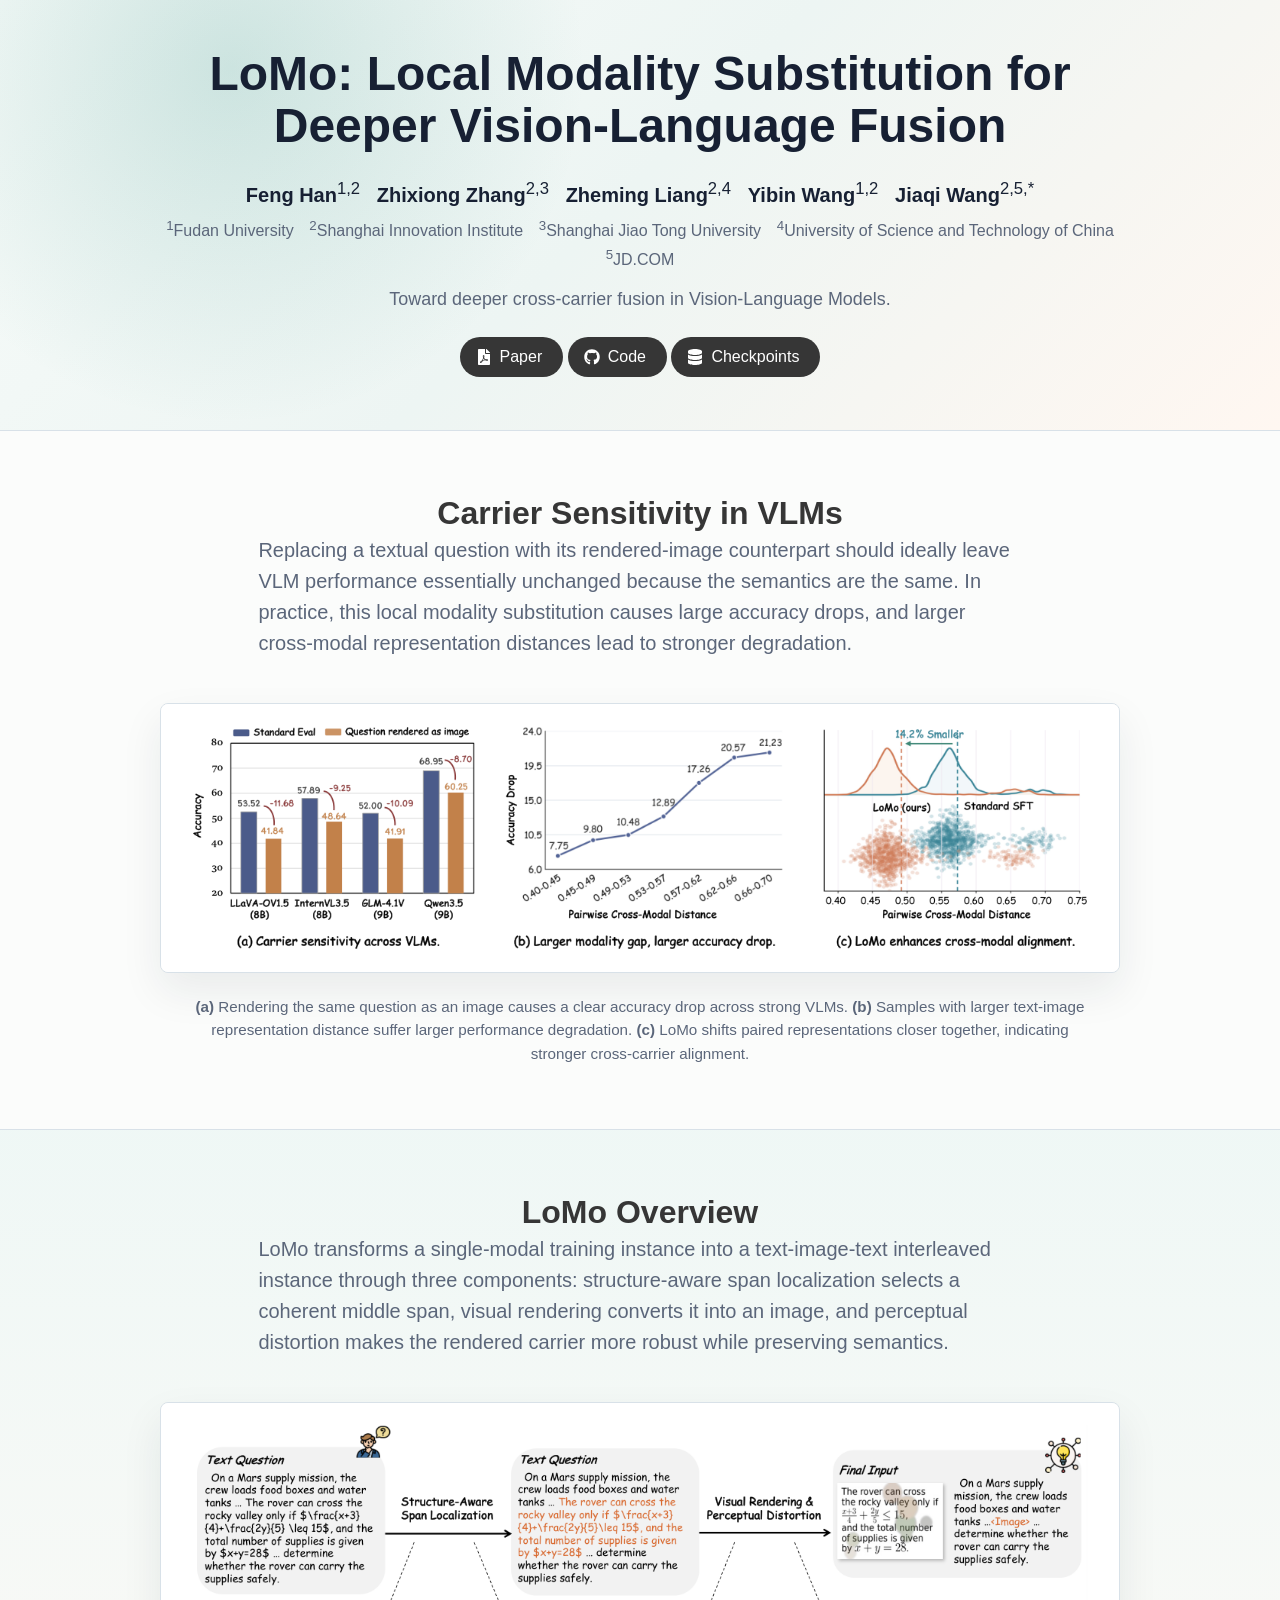
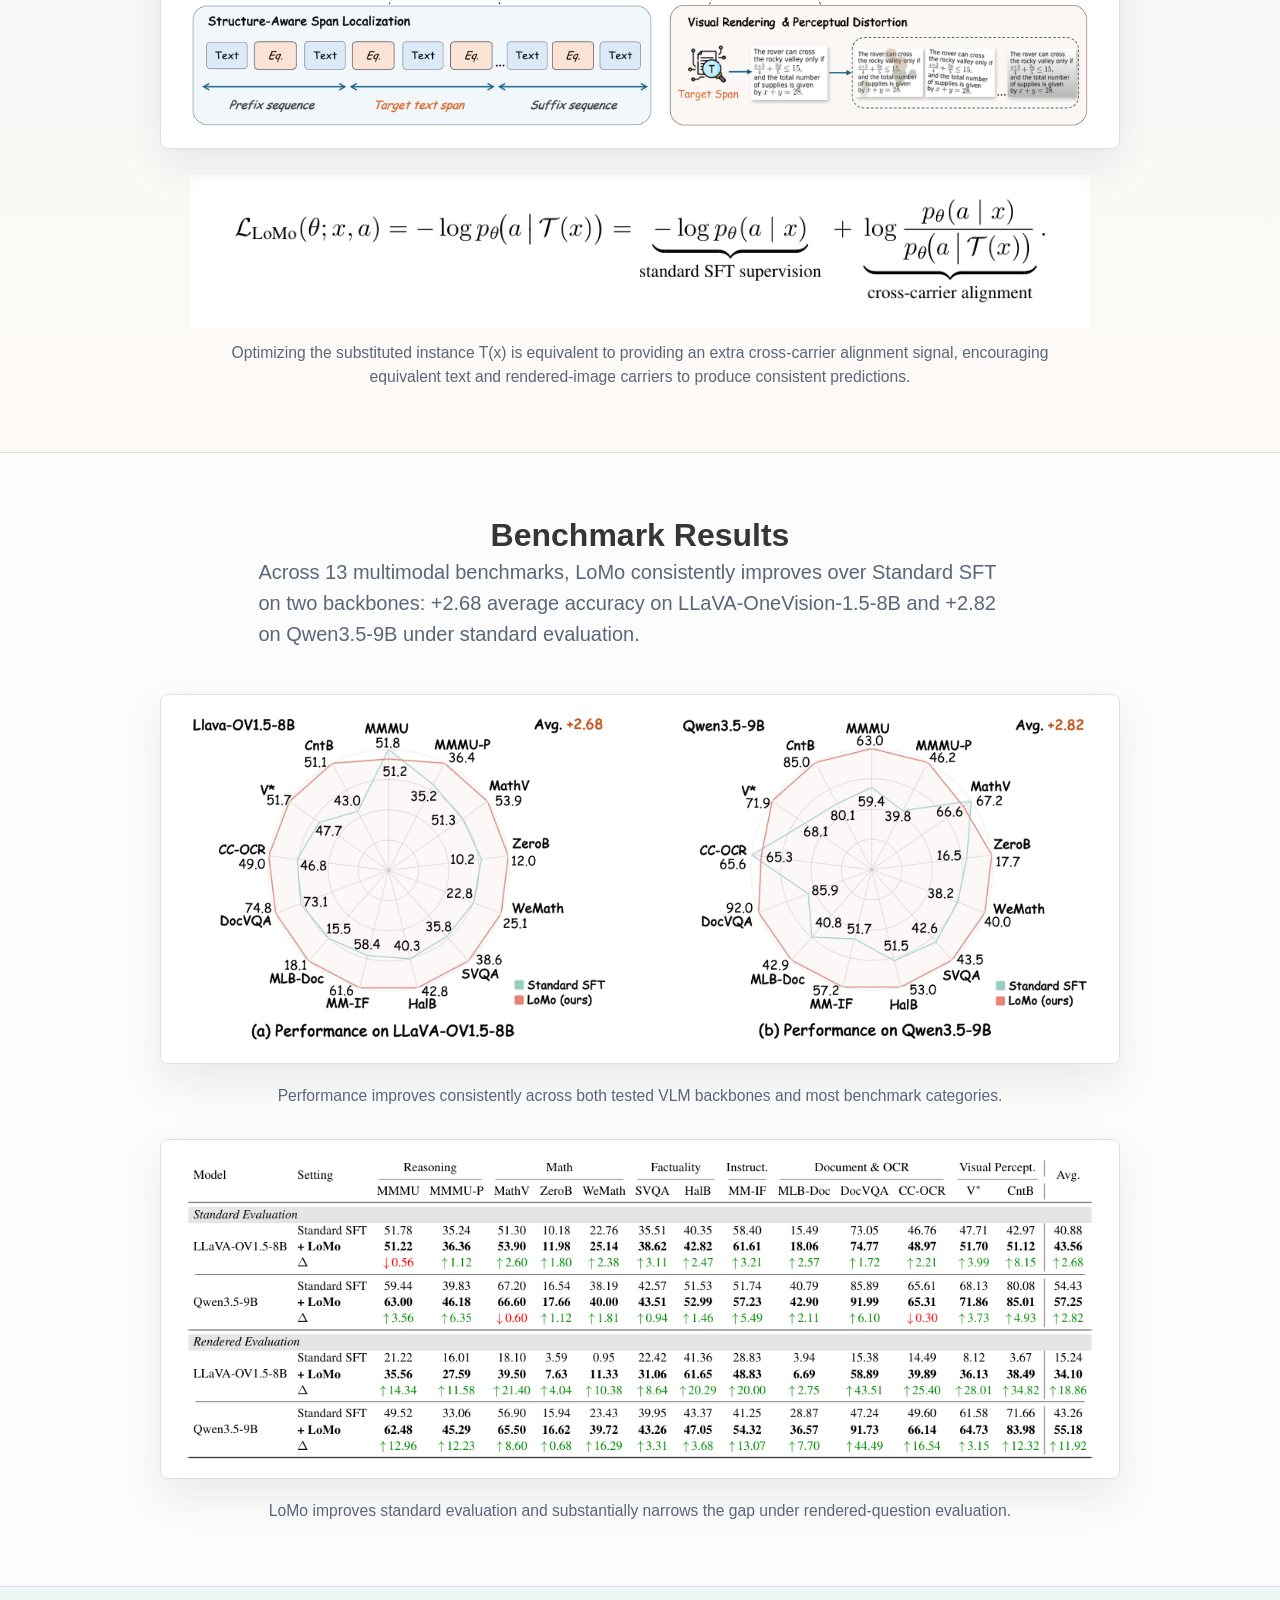
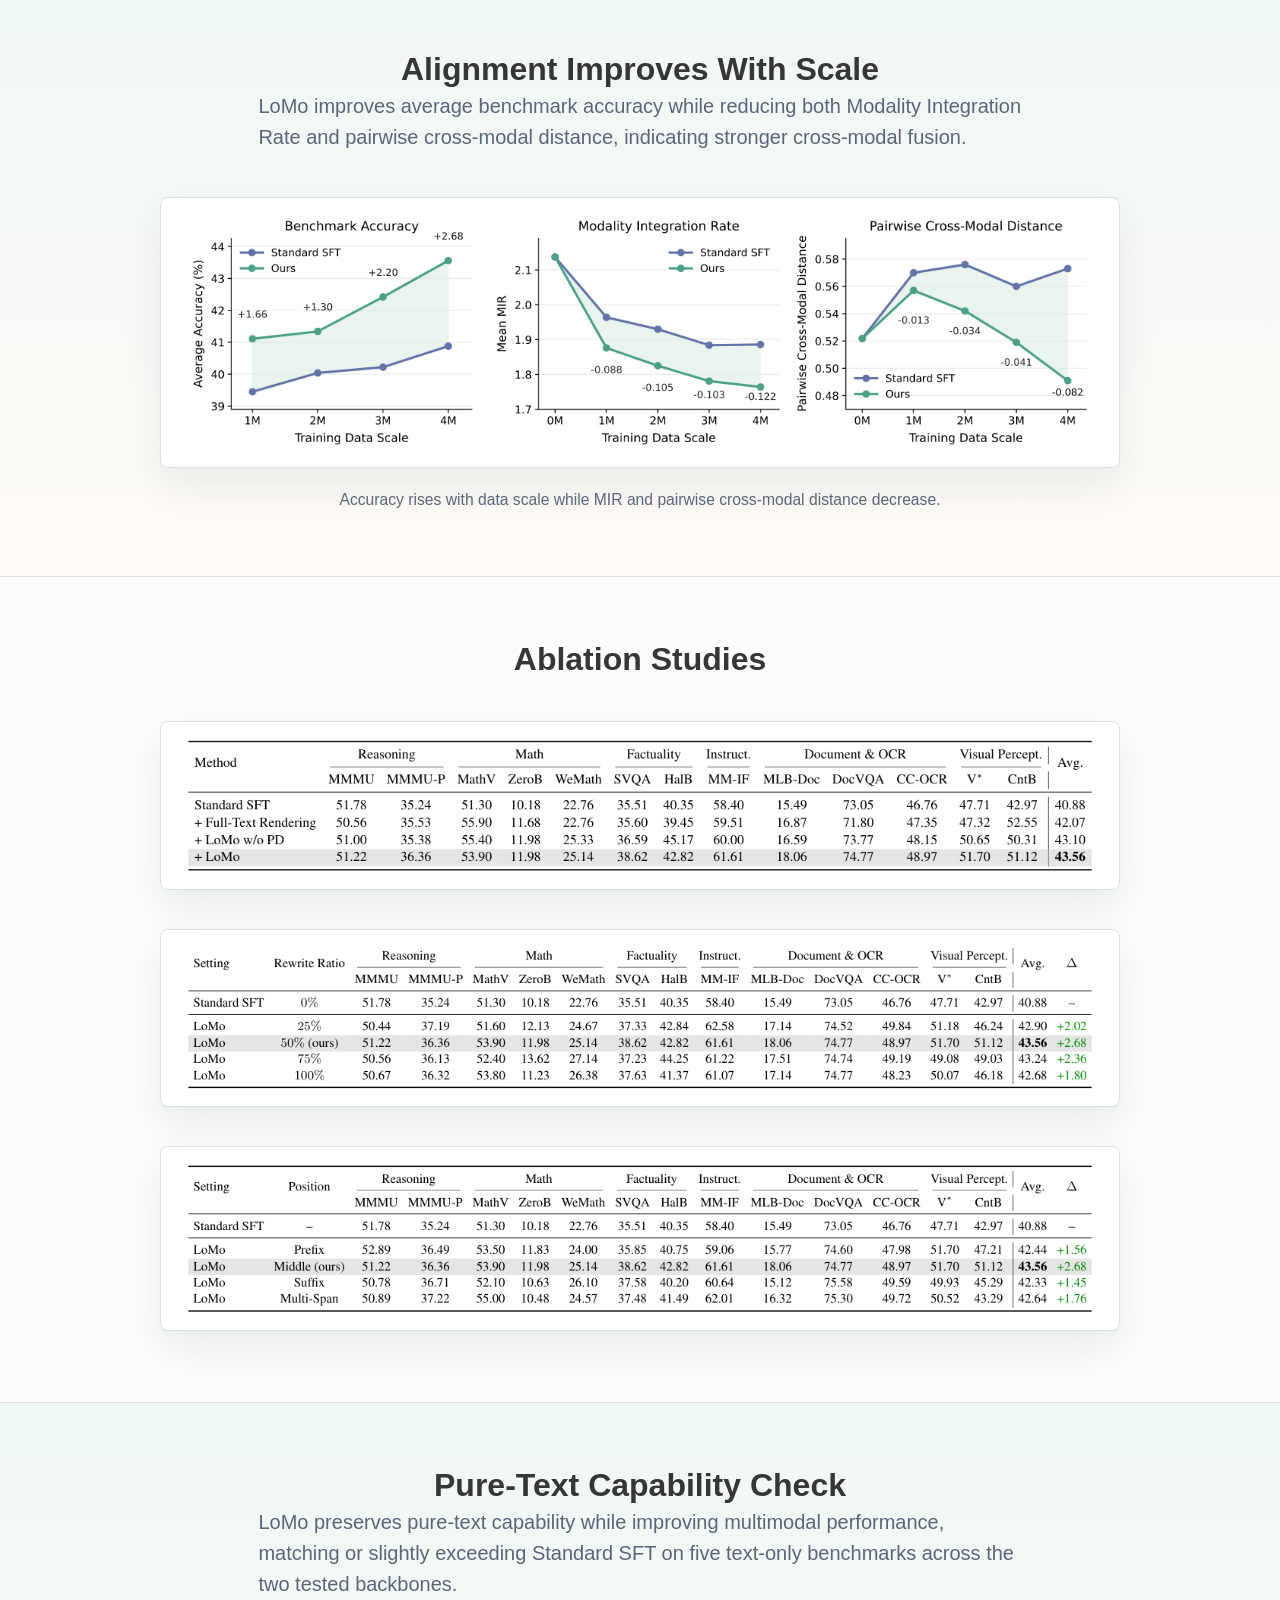
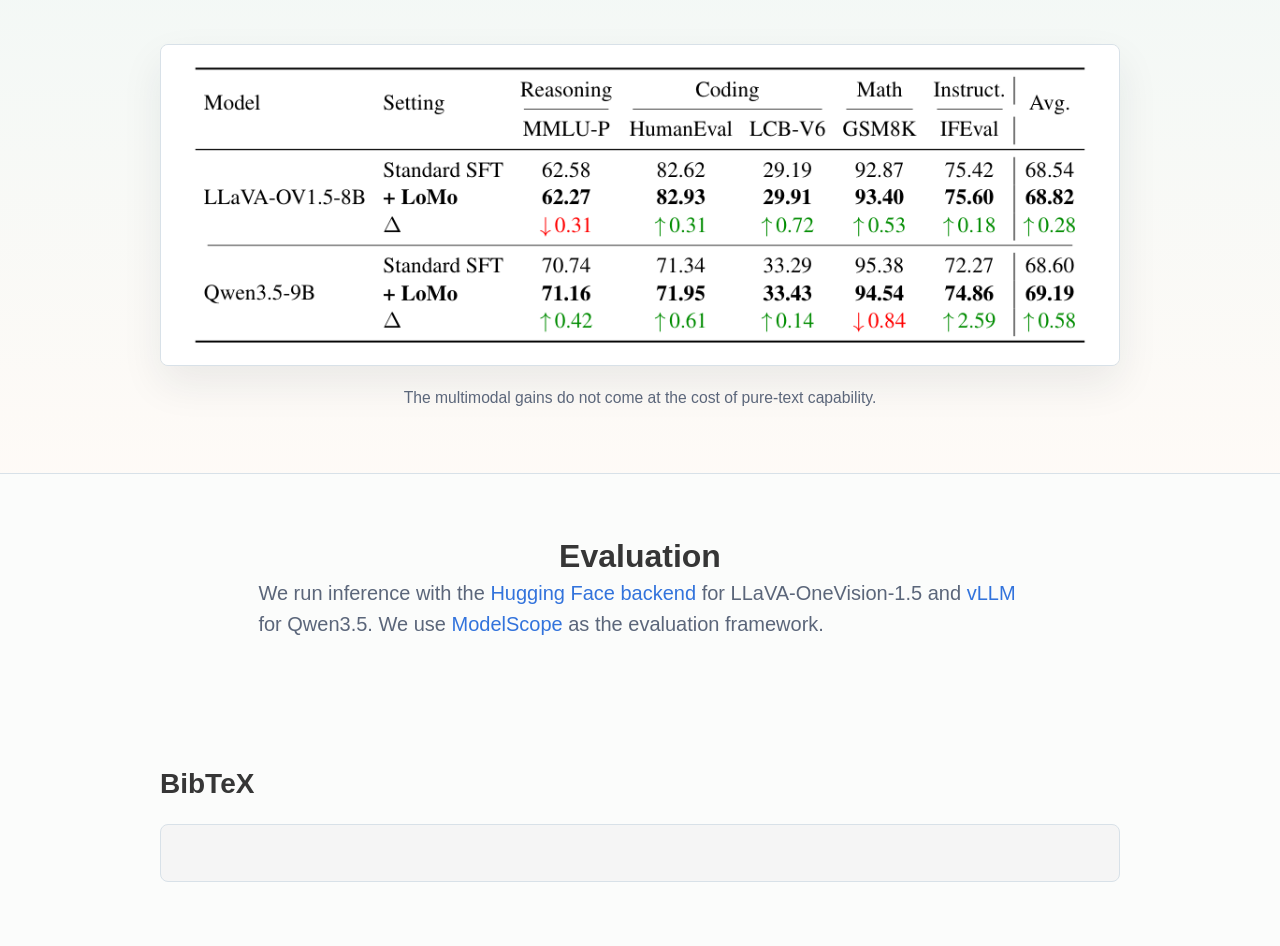
==== commit 9d761a15: "Link evaluation tools" ====
--- a/page/index.html
+++ b/page/index.html
@@ -179,7 +179,7 @@
         <div class="column is-four-fifths">
           <h2 class="title is-3">Evaluation</h2>
           <p class="subtitle lomo-copy">
-            We run inference with the Hugging Face backend for LLaVA-OneVision-1.5 and vLLM for Qwen3.5. We use ModelScope as the evaluation framework.
+            We run inference with the <a href="https://github.com/huggingface/transformers">Hugging Face backend</a> for LLaVA-OneVision-1.5 and <a href="https://github.com/vllm-project/vllm">vLLM</a> for Qwen3.5. We use <a href="https://github.com/modelscope/evalscope">ModelScope</a> as the evaluation framework.
           </p>
         </div>
       </div>
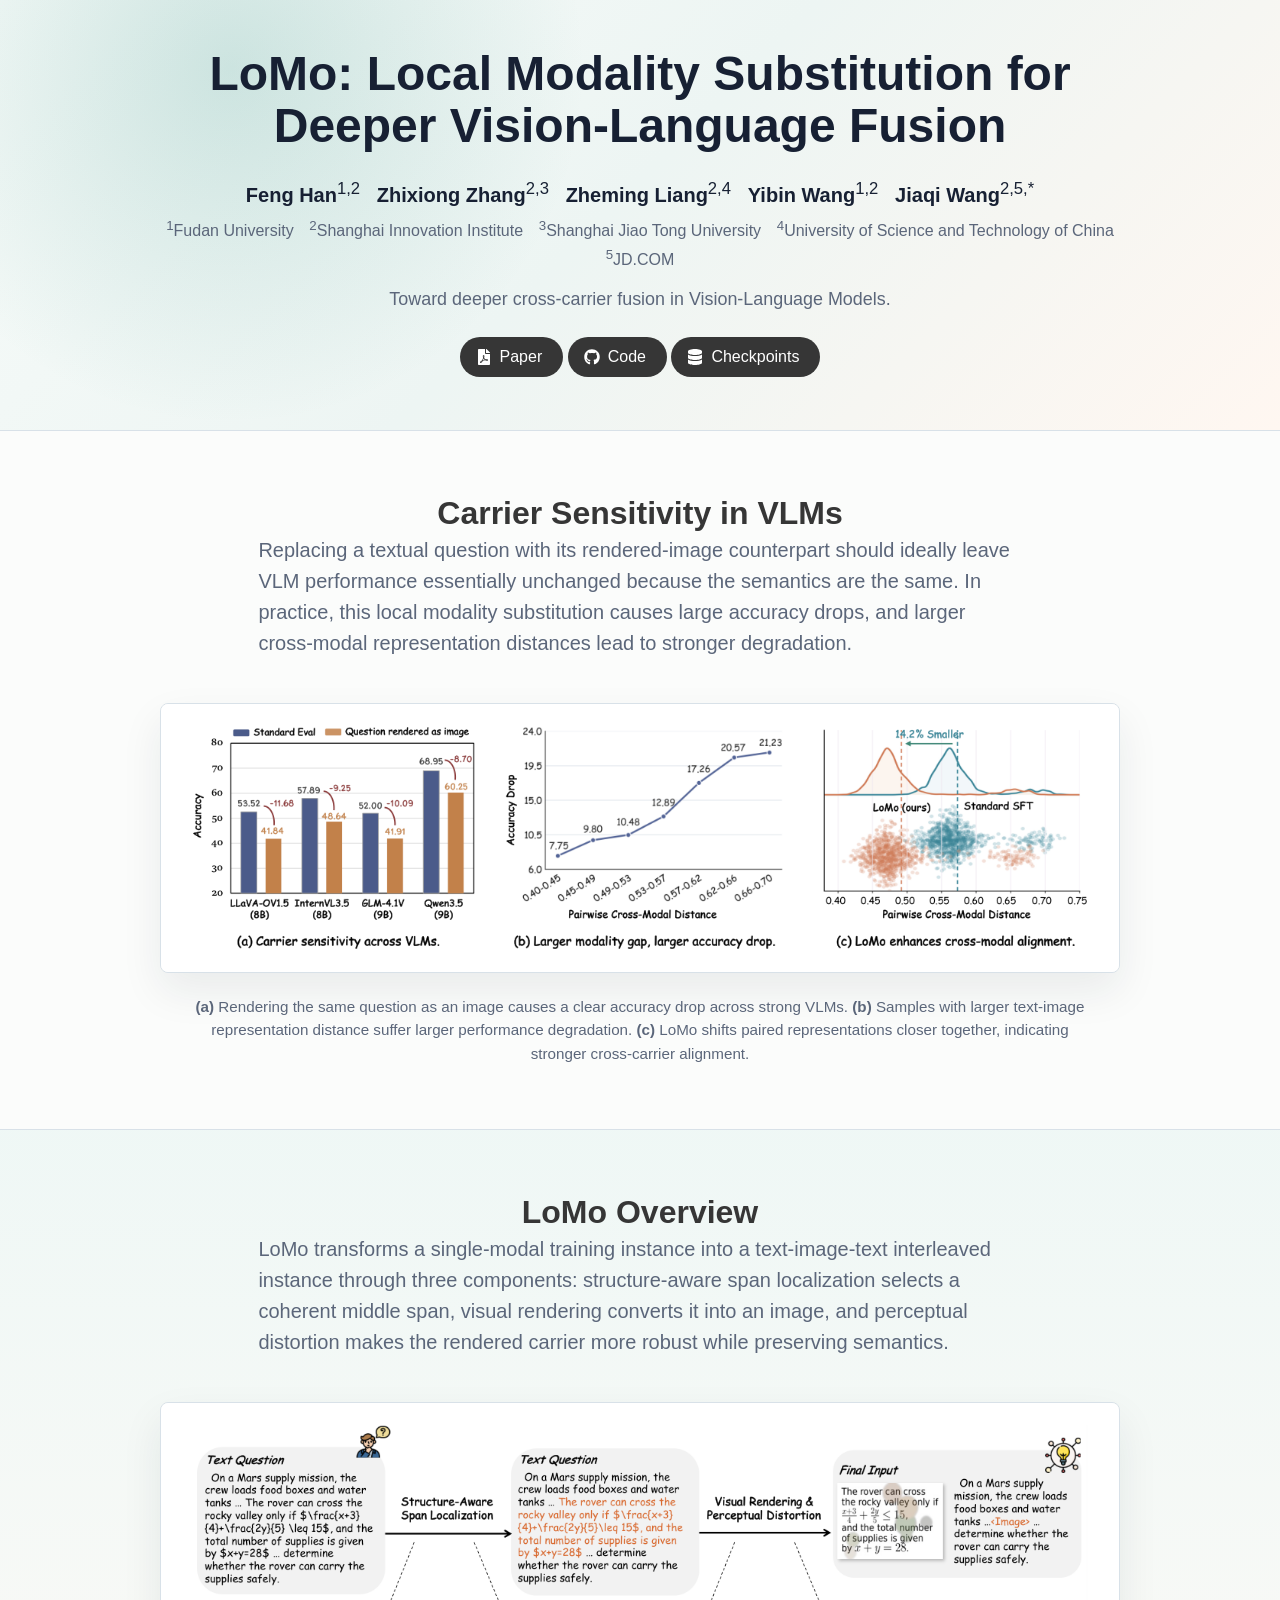
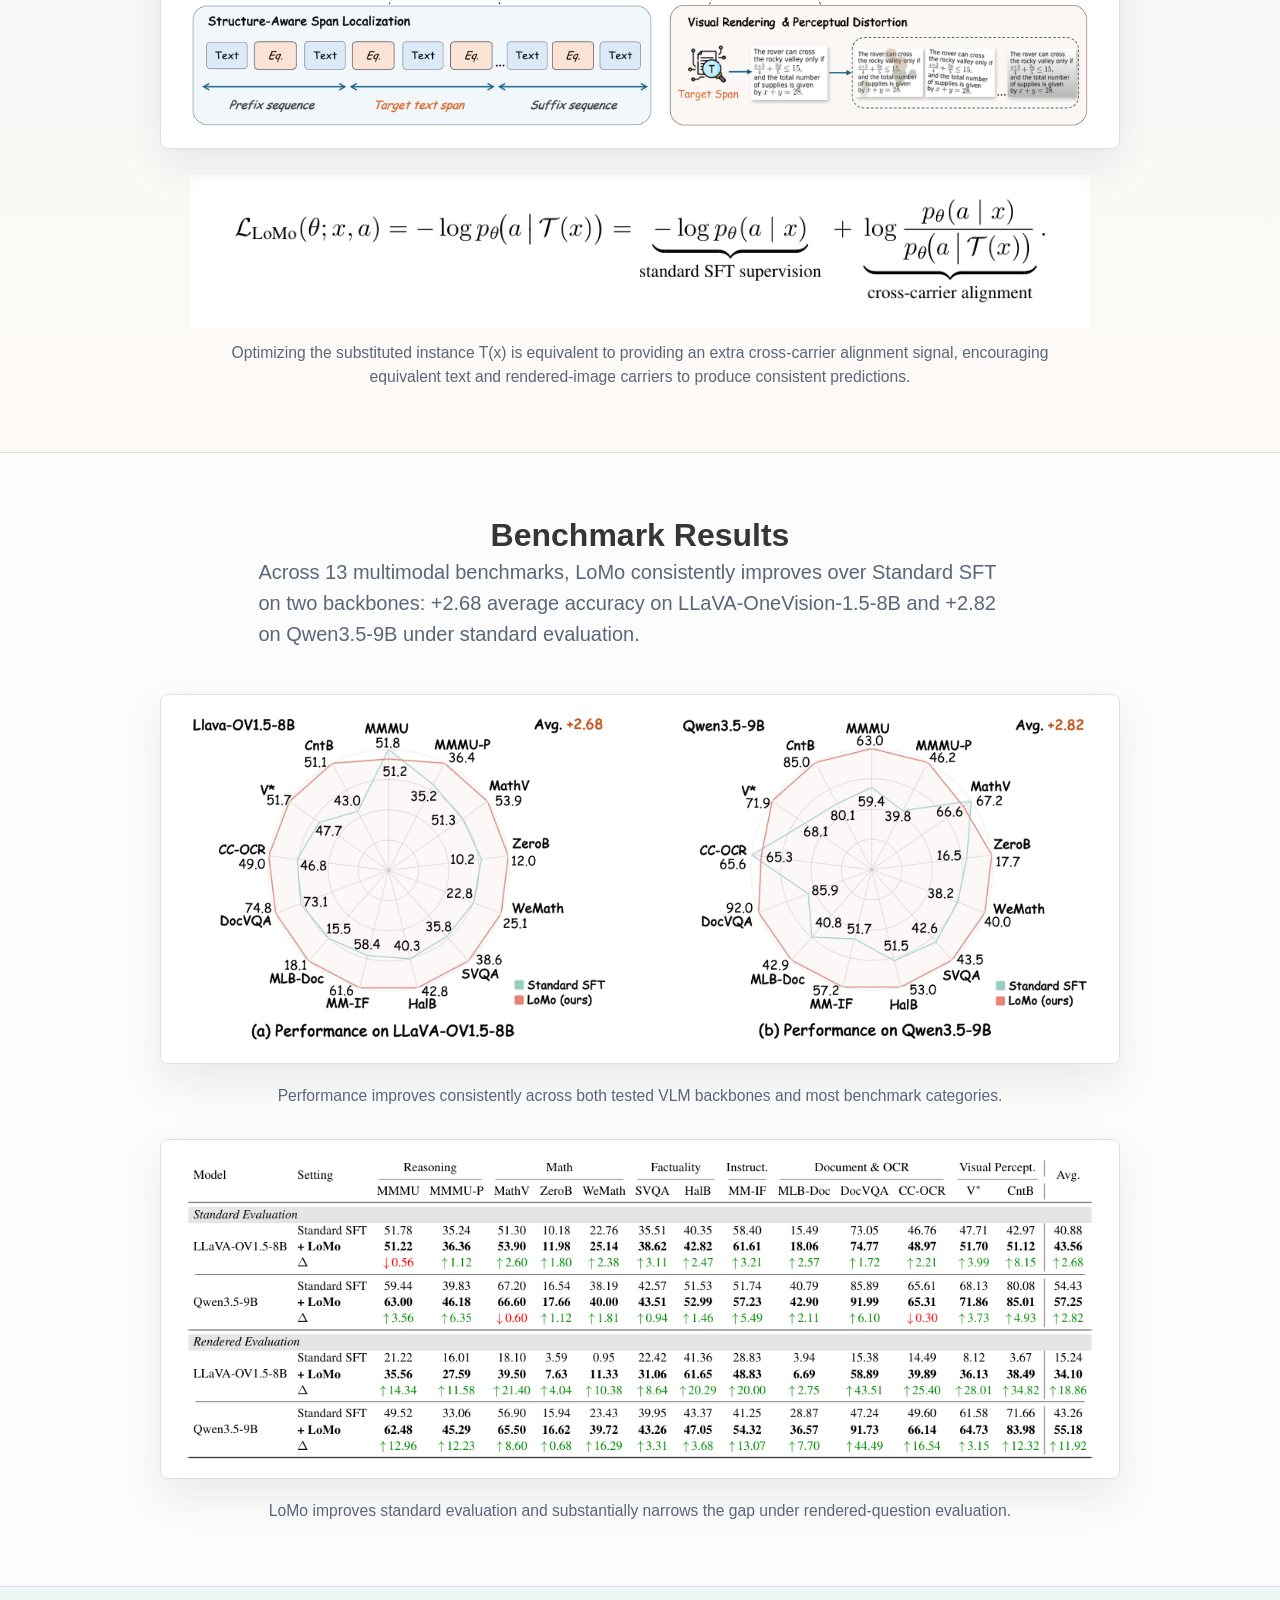
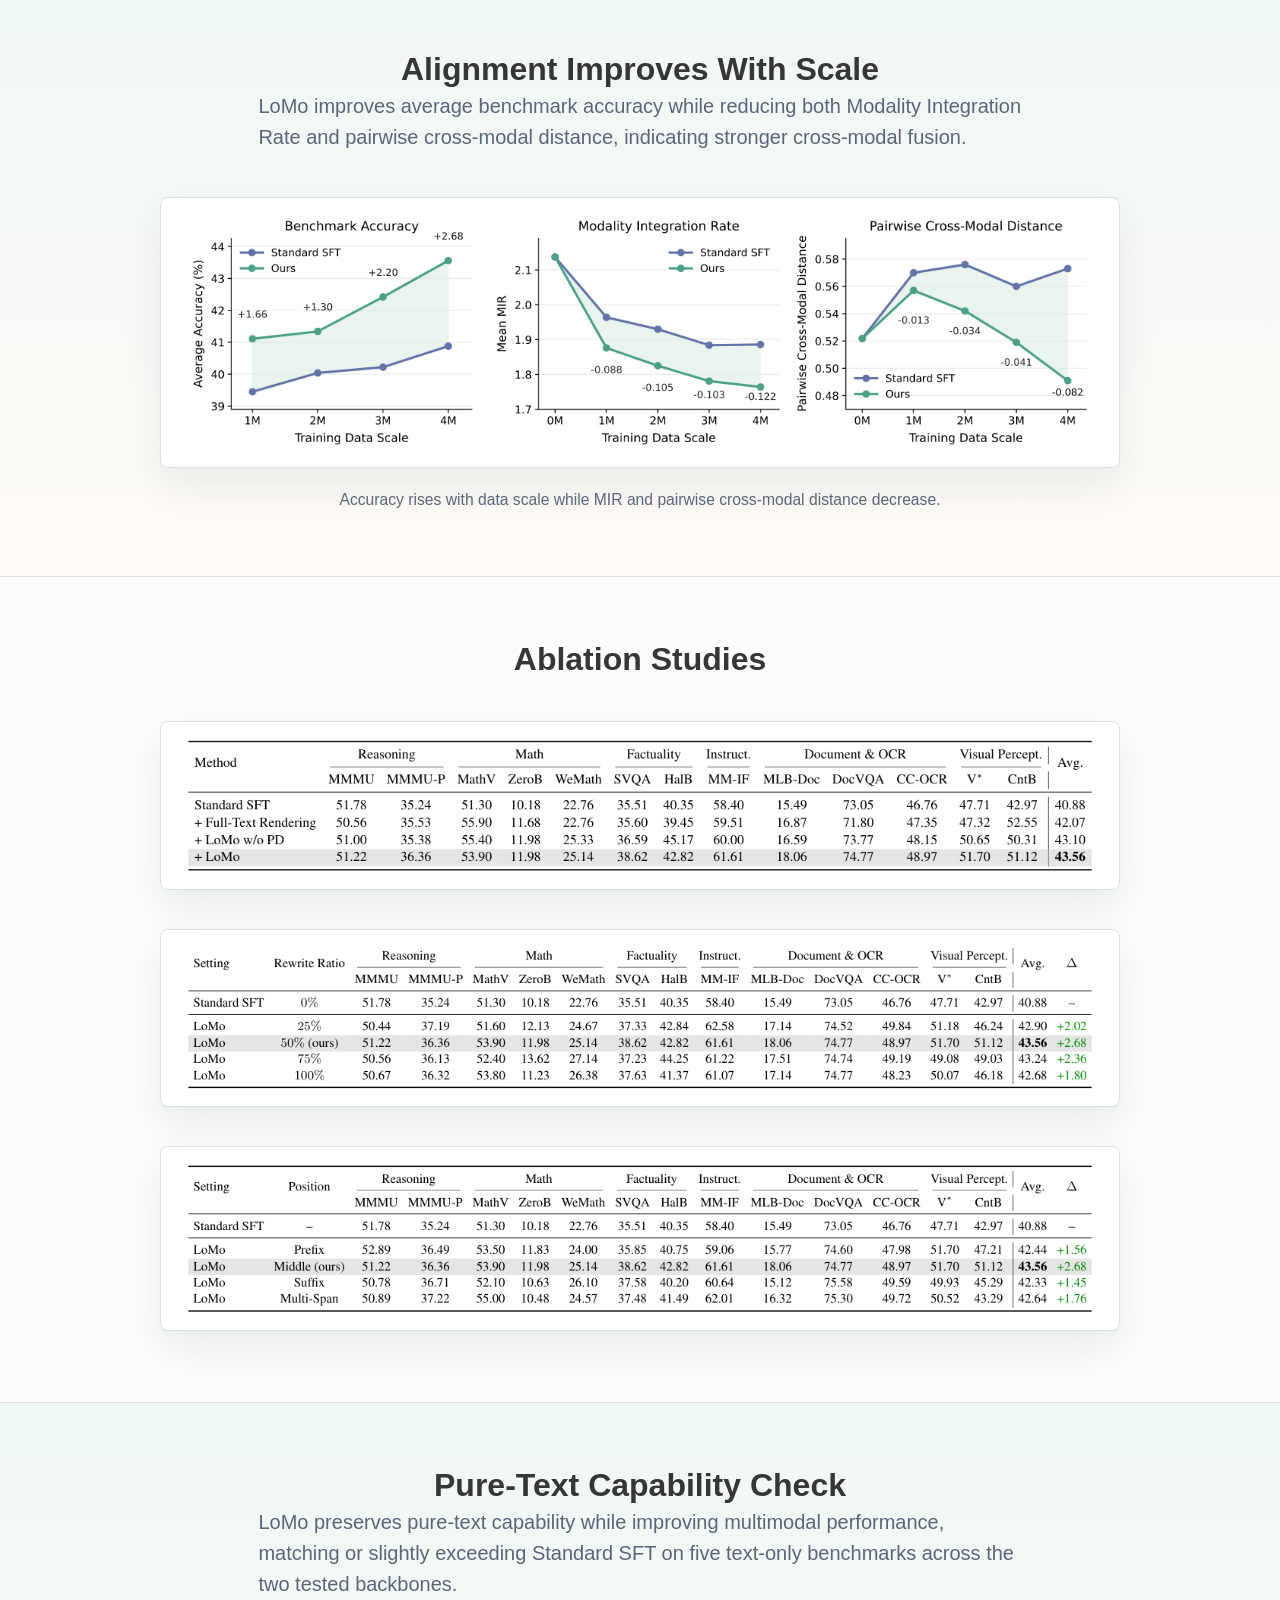
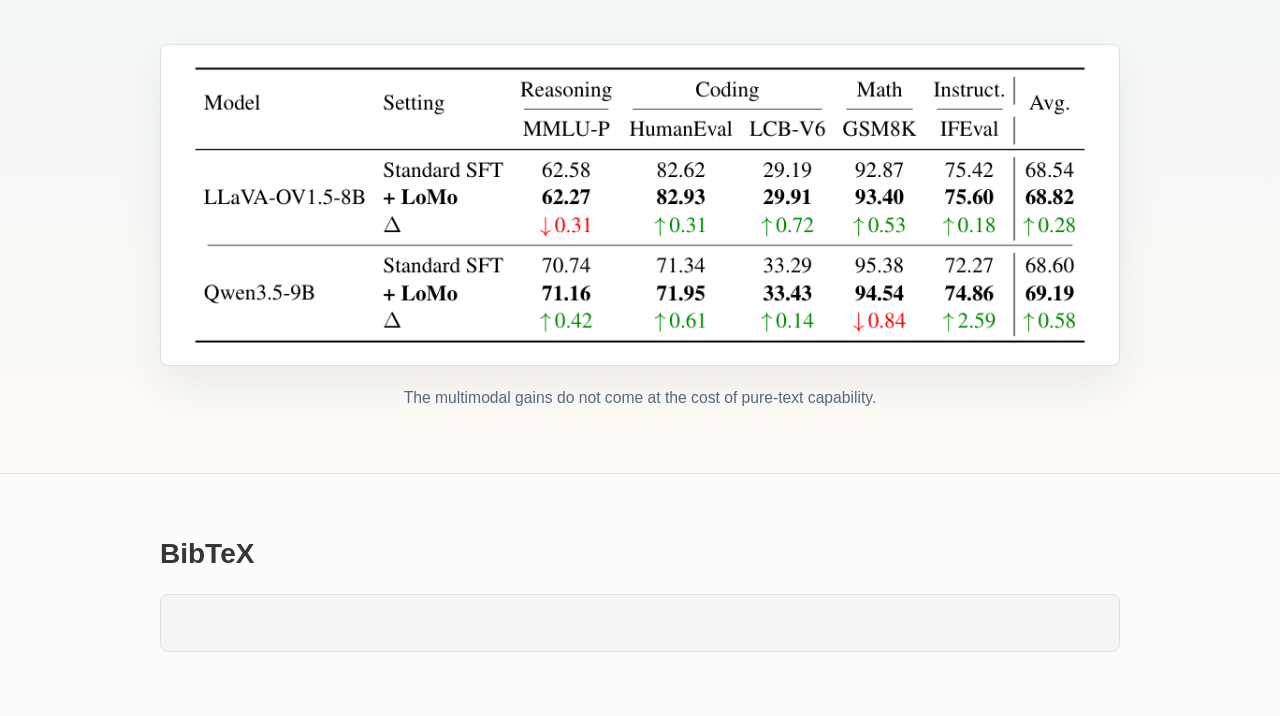
==== commit 9d742d7f: "Remove evaluation section from index.html Removed the evaluation section that described inference wi" ====
--- a/page/index.html
+++ b/page/index.html
@@ -173,18 +173,6 @@
     </div>
   </section>
 
-  <section class="section">
-    <div class="container is-max-desktop">
-      <div class="columns is-centered has-text-centered">
-        <div class="column is-four-fifths">
-          <h2 class="title is-3">Evaluation</h2>
-          <p class="subtitle lomo-copy">
-            We run inference with the <a href="https://github.com/huggingface/transformers">Hugging Face backend</a> for LLaVA-OneVision-1.5 and <a href="https://github.com/vllm-project/vllm">vLLM</a> for Qwen3.5. We use <a href="https://github.com/modelscope/evalscope">ModelScope</a> as the evaluation framework.
-          </p>
-        </div>
-      </div>
-    </div>
-  </section>
 
   <section class="section" id="BibTeX">
     <div class="container is-max-desktop content">
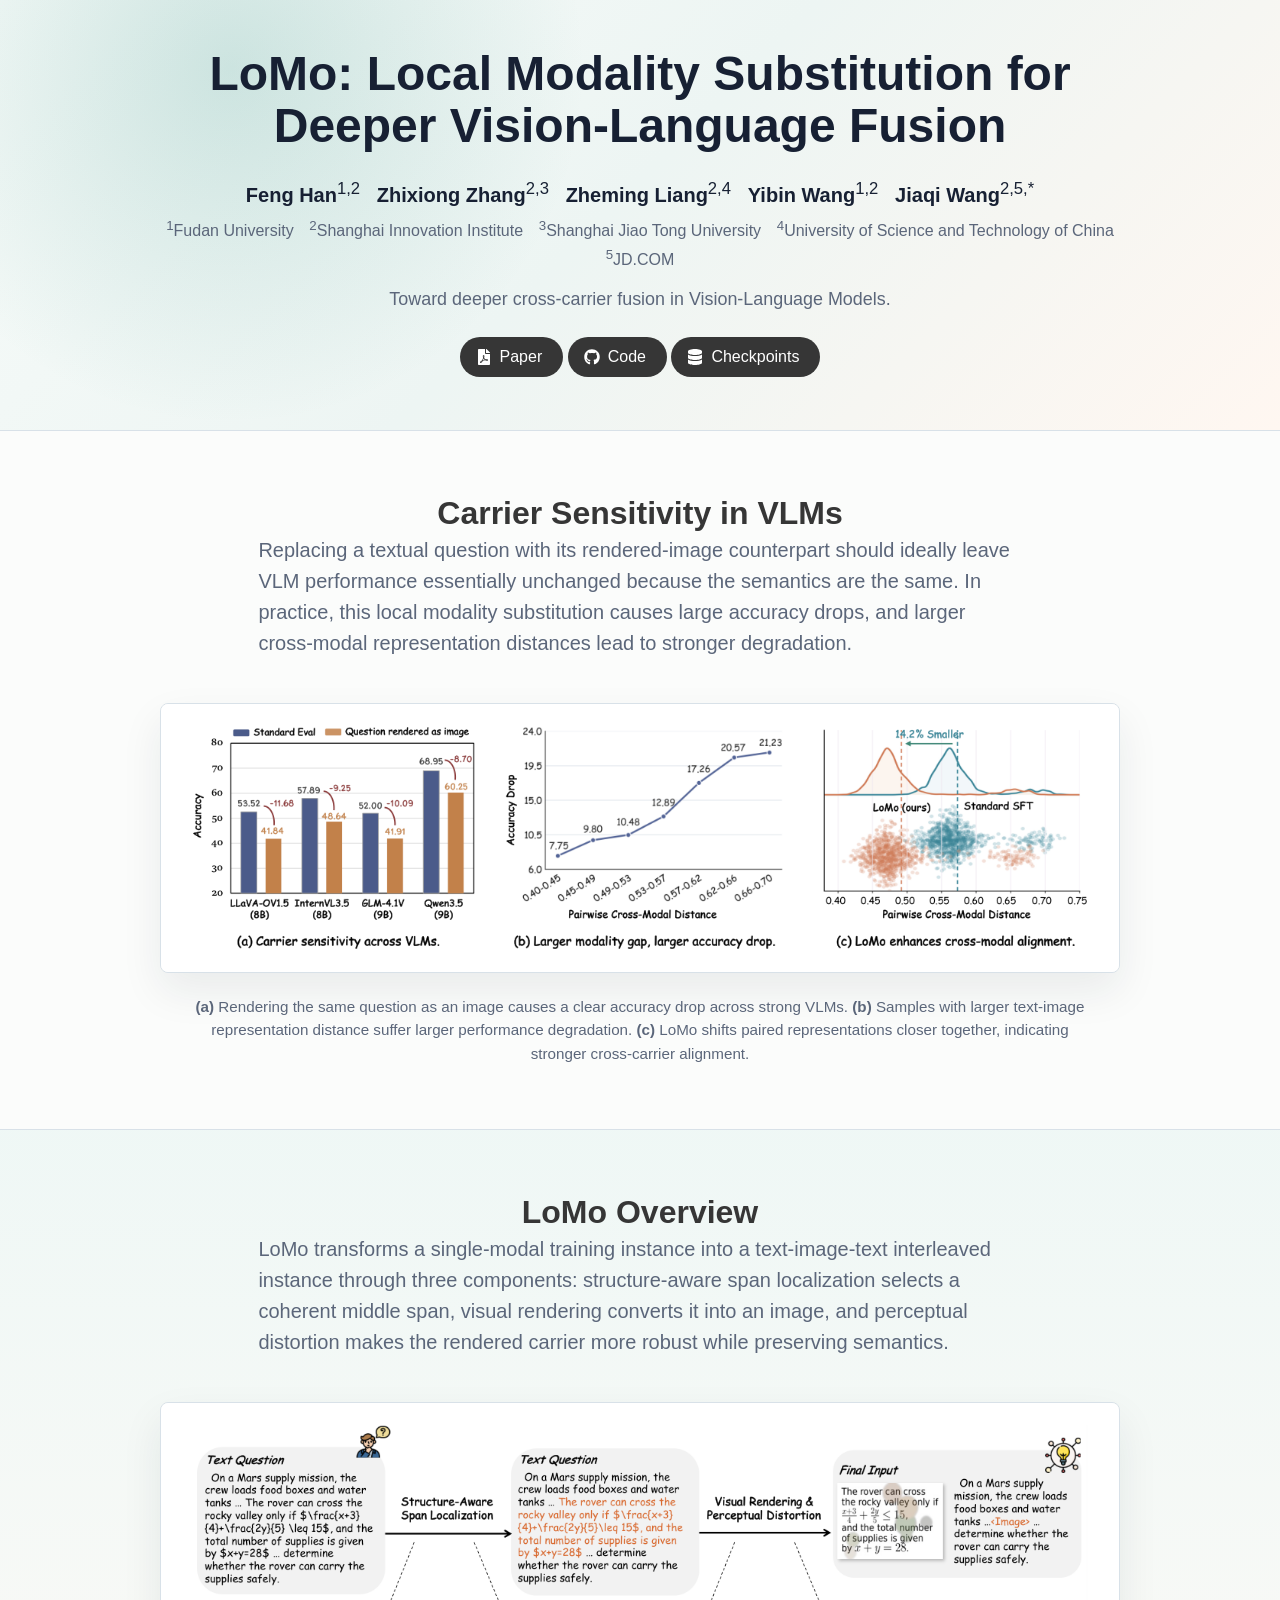
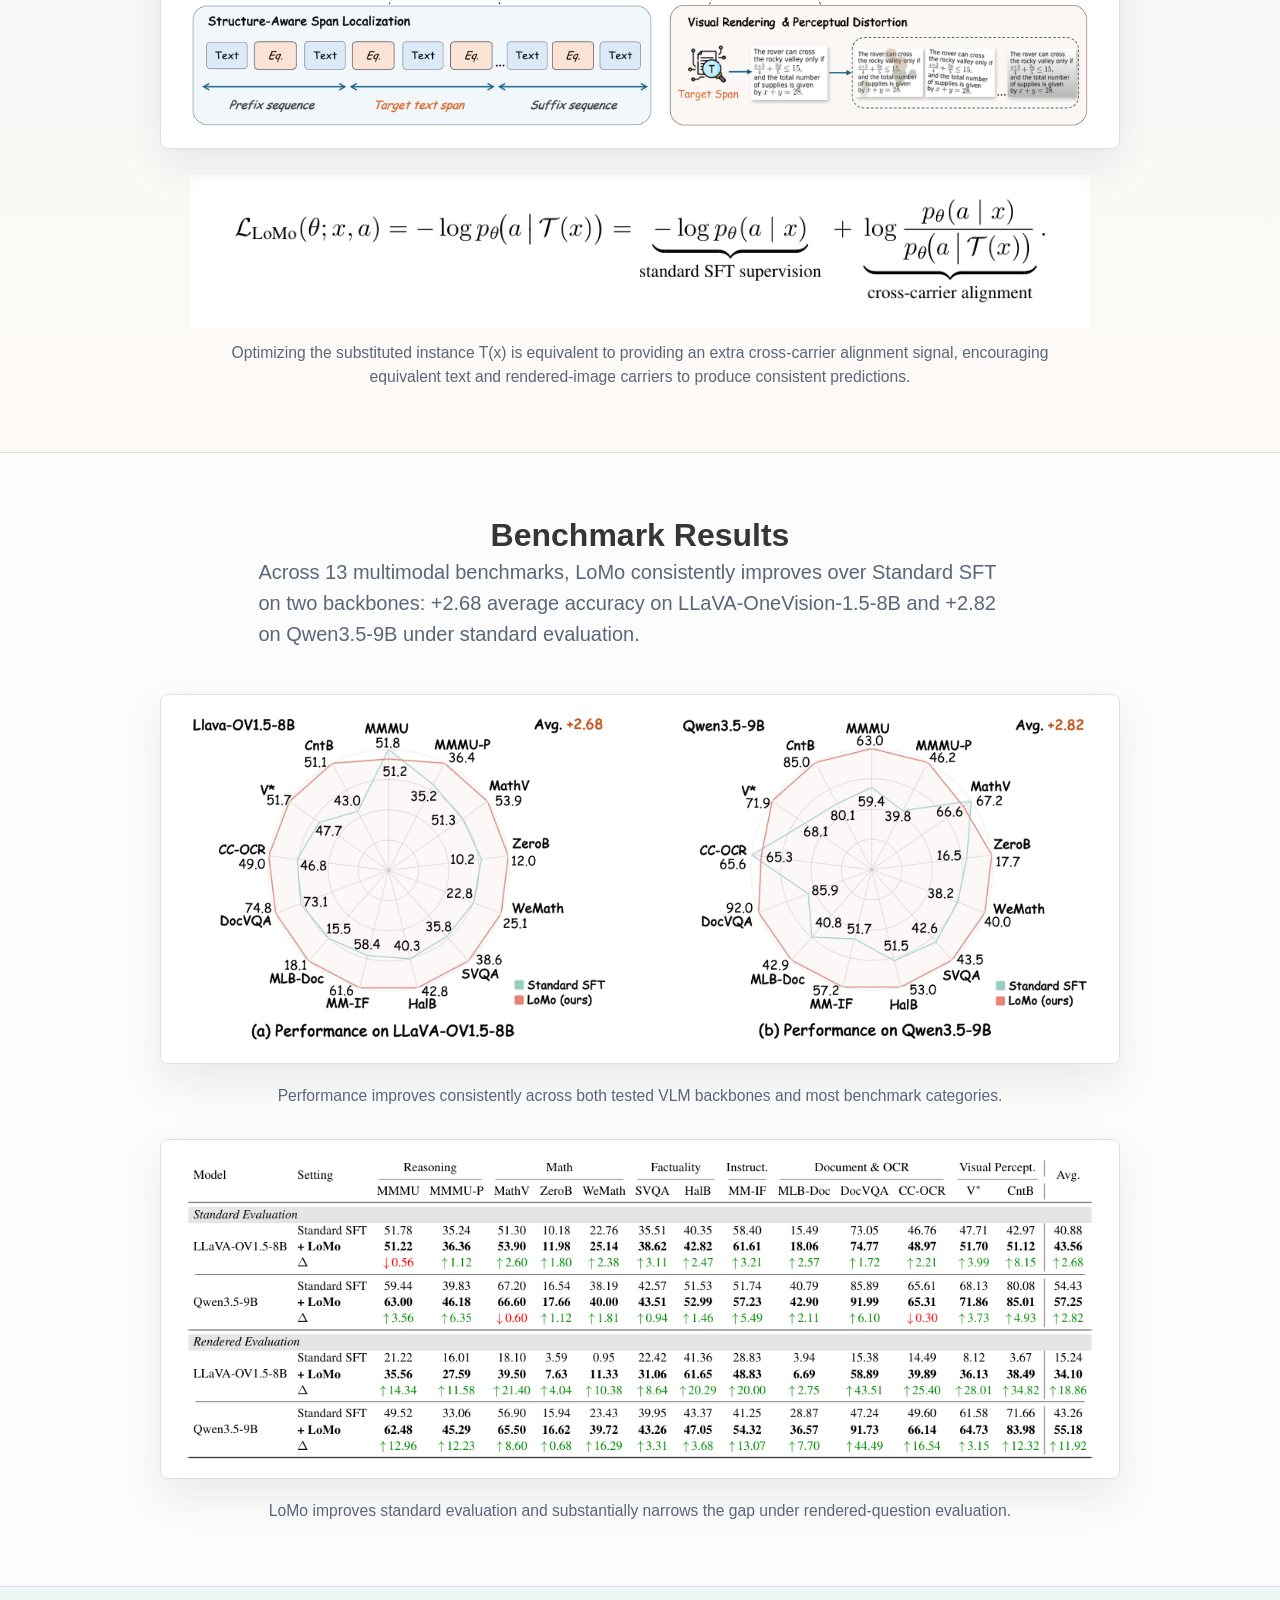
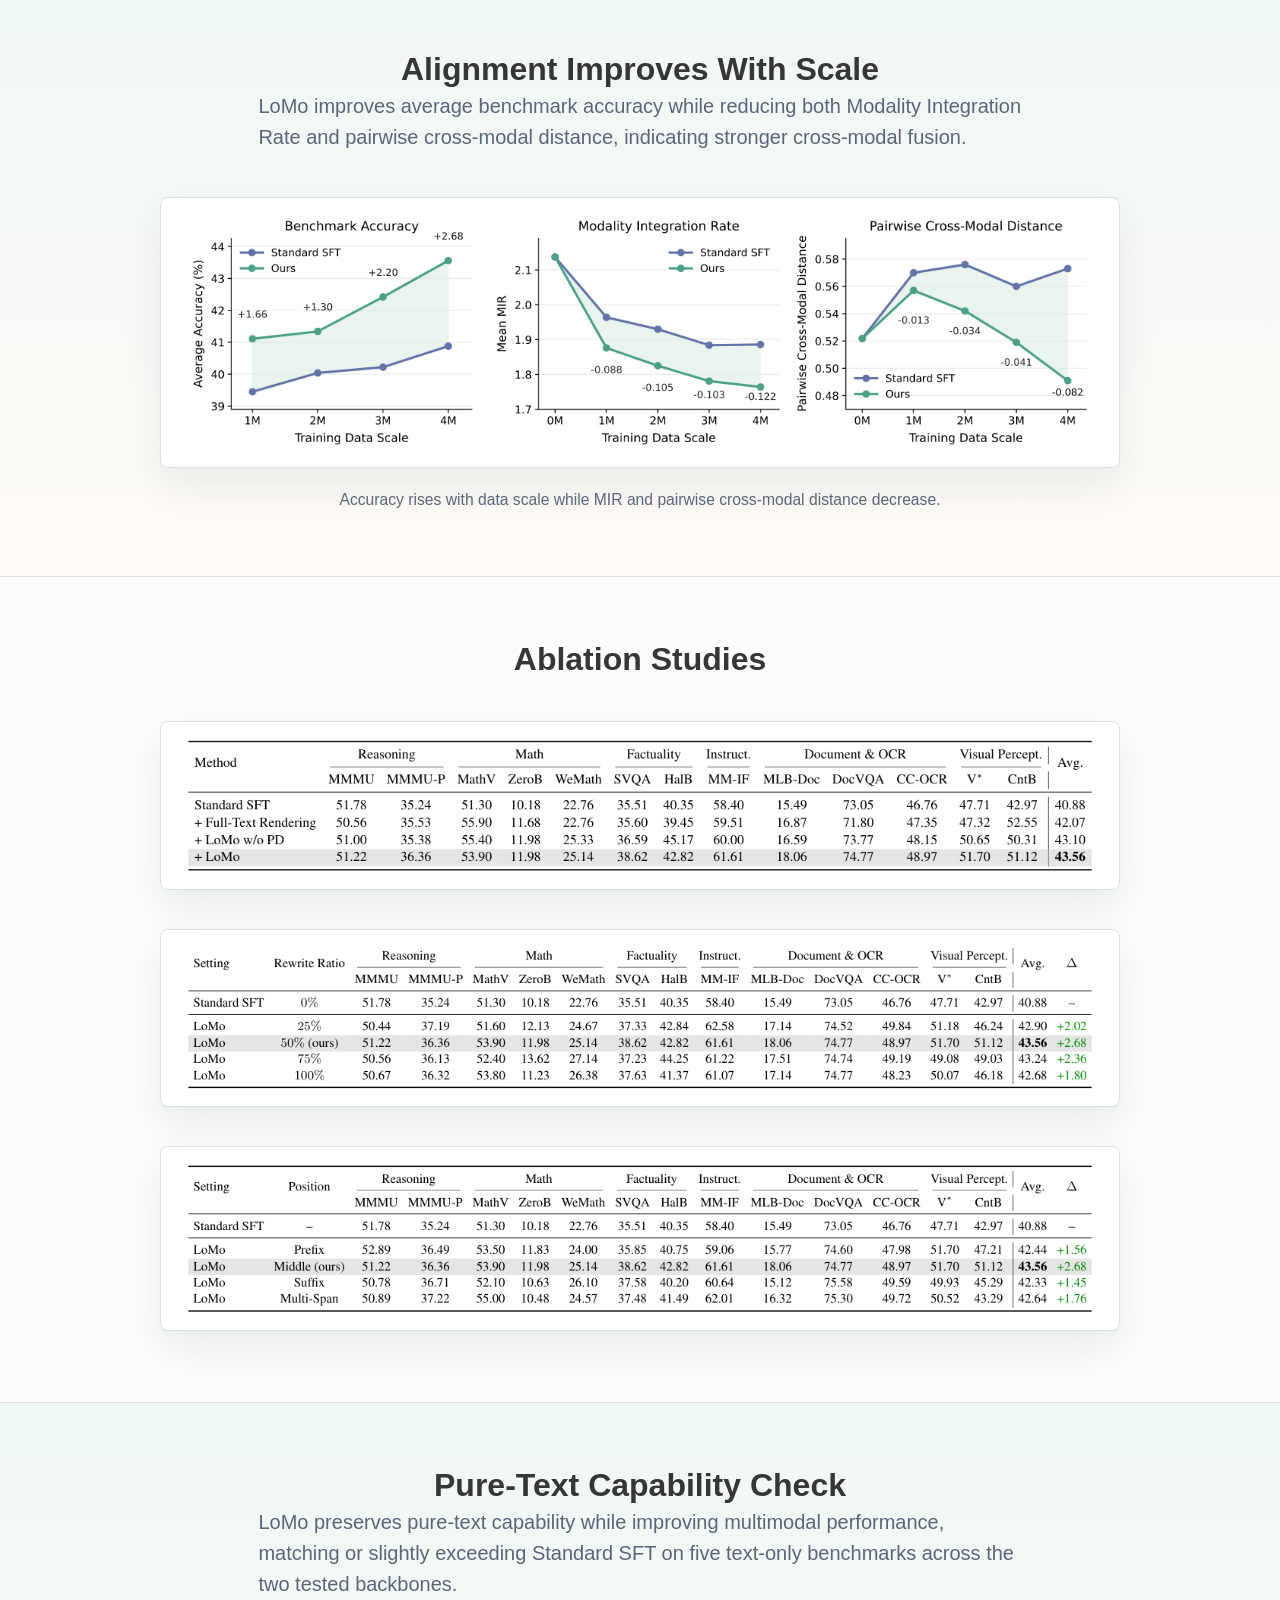
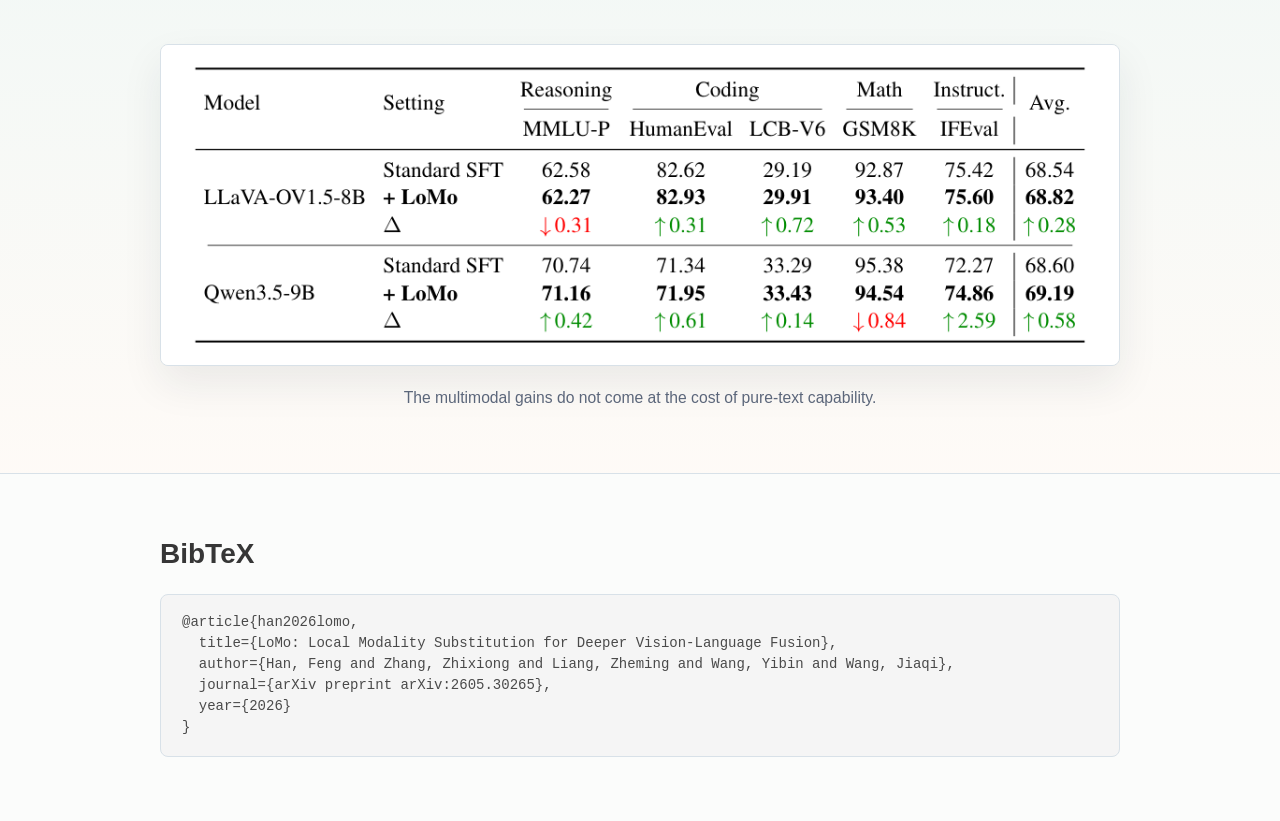
==== commit e32ecd0f: "Add BibTeX citation" ====
--- a/page/index.html
+++ b/page/index.html
@@ -40,7 +40,7 @@
 
             <div class="publication-links">
               <span class="link-block">
-                <a href="../LoMo-Technical-Report.pdf" class="external-link button is-normal is-rounded is-dark">
+                <a href="http://arxiv.org/abs/2605.30265" class="external-link button is-normal is-rounded is-dark">
                   <span class="icon"><i class="fas fa-file-pdf"></i></span>
                   <span>Paper</span>
                 </a>
@@ -177,7 +177,12 @@
   <section class="section" id="BibTeX">
     <div class="container is-max-desktop content">
       <h2 class="title">BibTeX</h2>
-      <pre><code>
+      <pre><code>@article{han2026lomo,
+  title={LoMo: Local Modality Substitution for Deeper Vision-Language Fusion},
+  author={Han, Feng and Zhang, Zhixiong and Liang, Zheming and Wang, Yibin and Wang, Jiaqi},
+  journal={arXiv preprint arXiv:2605.30265},
+  year={2026}
+}
 </code></pre>
     </div>
   </section>
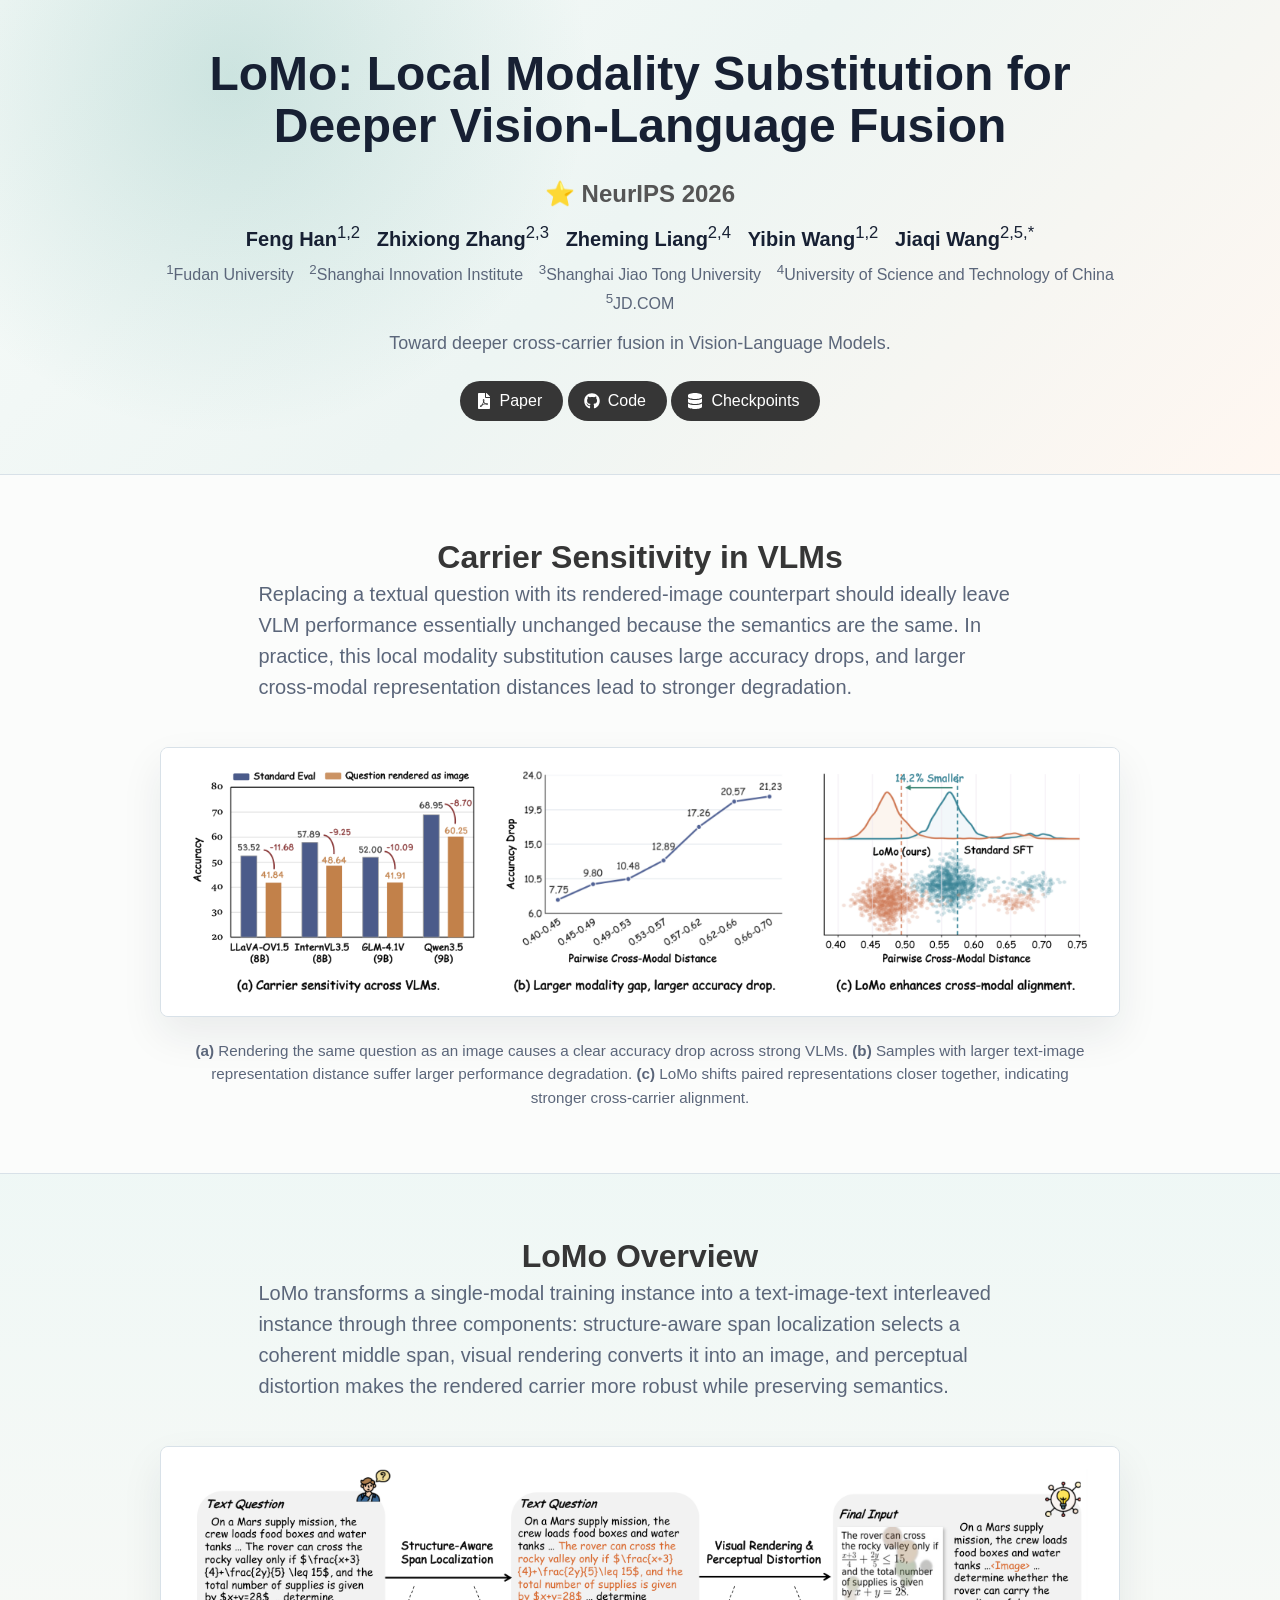
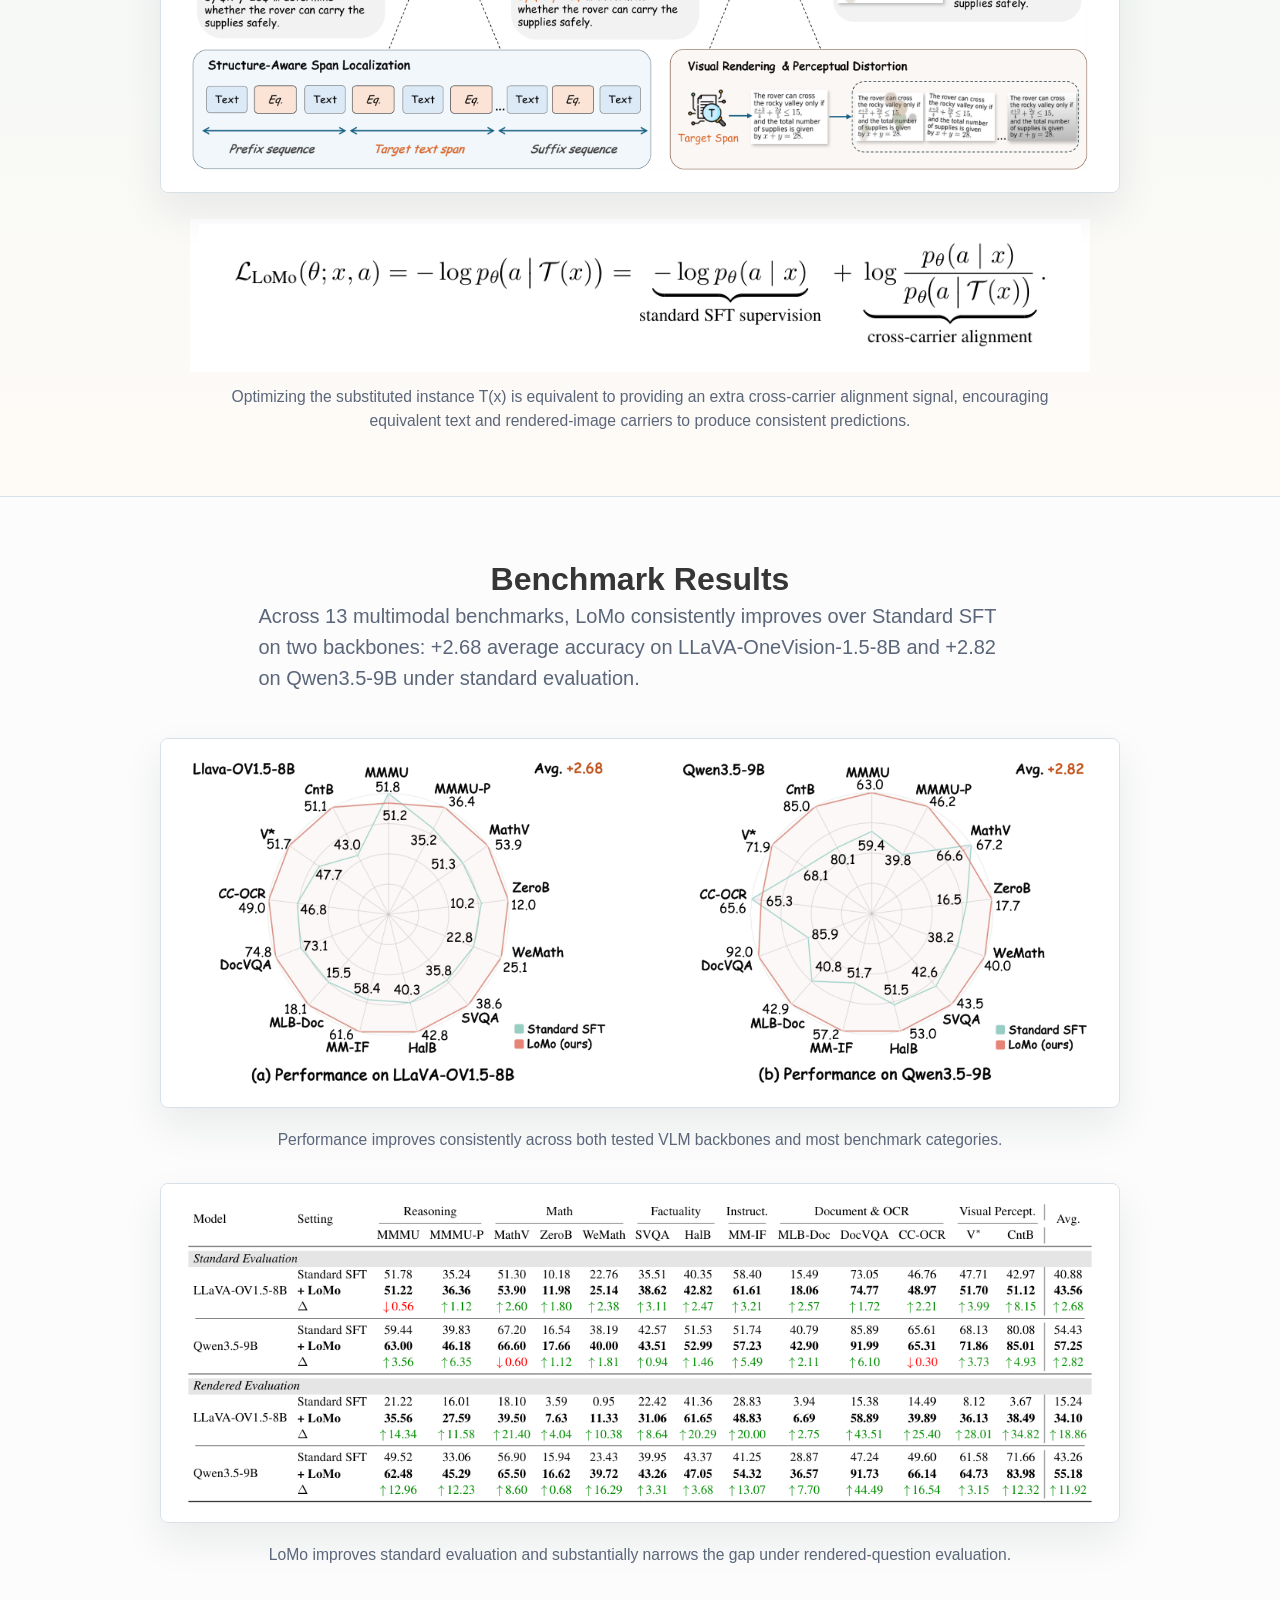
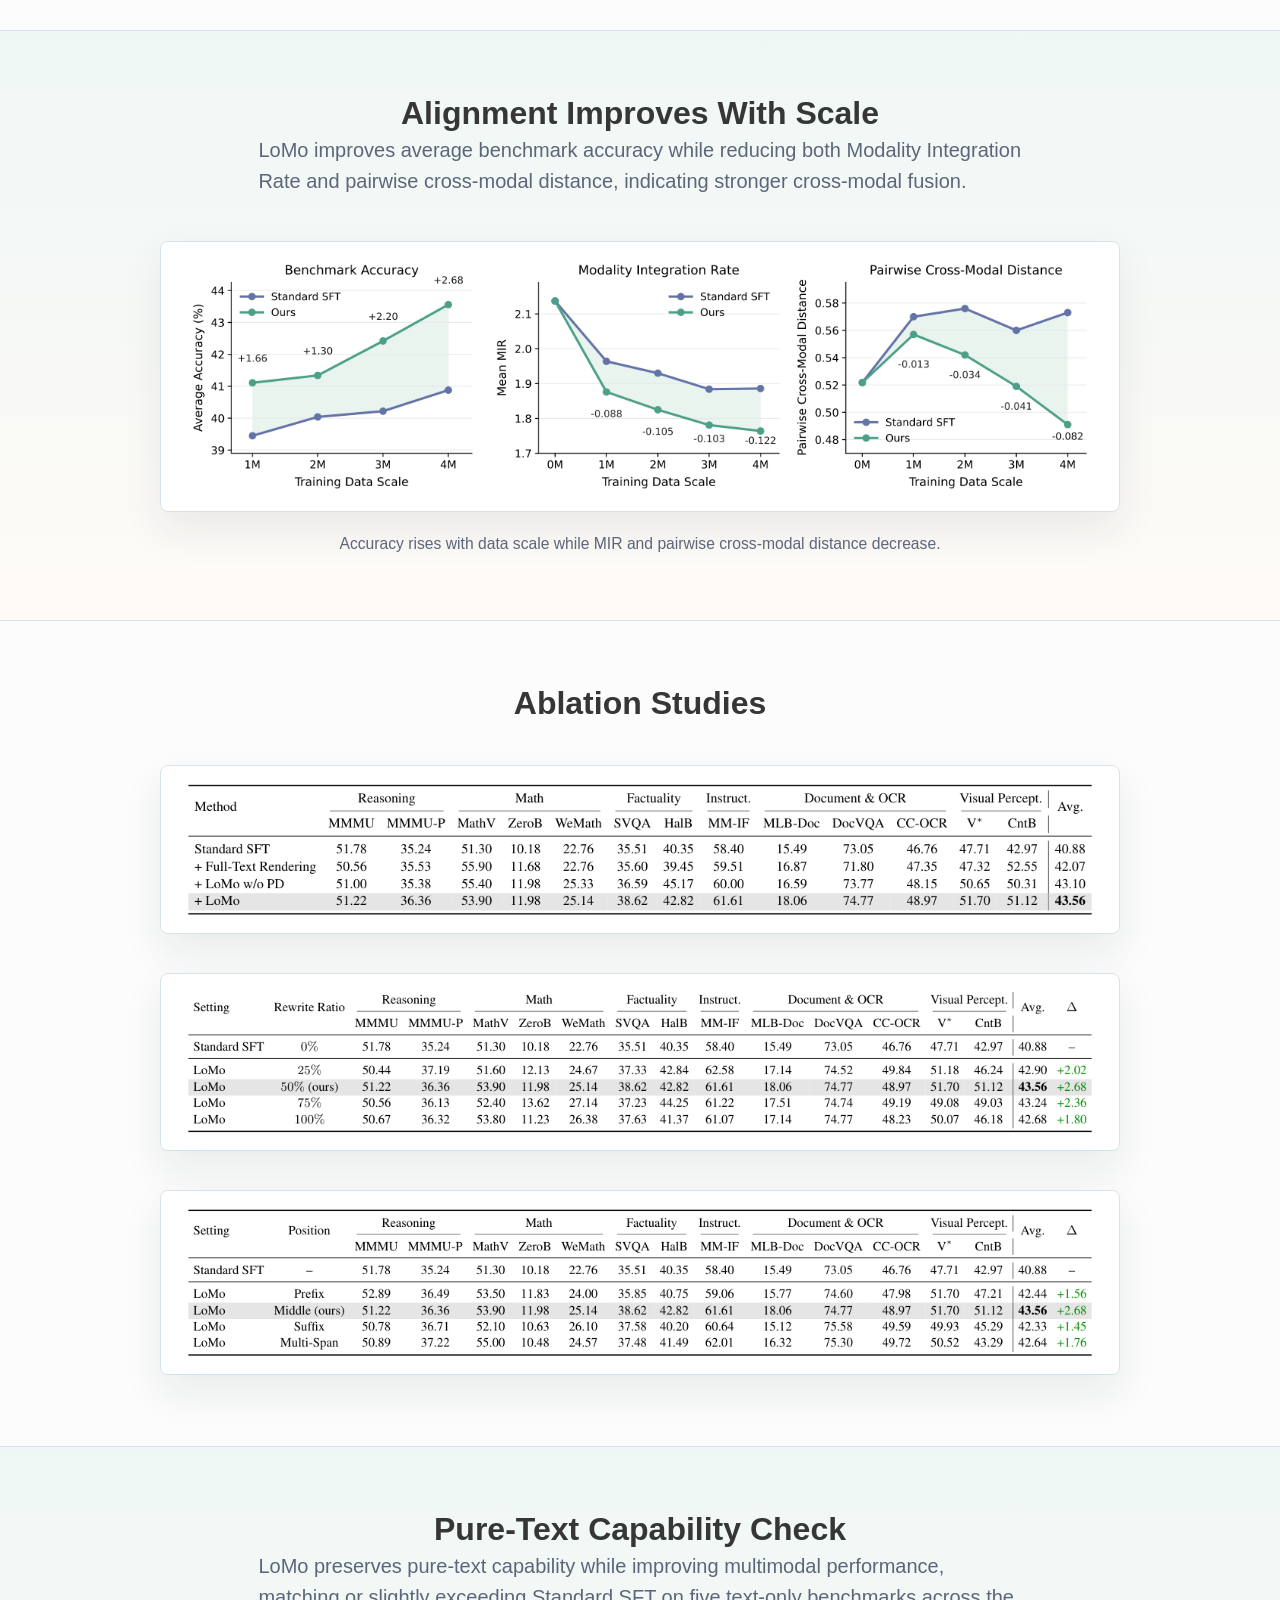
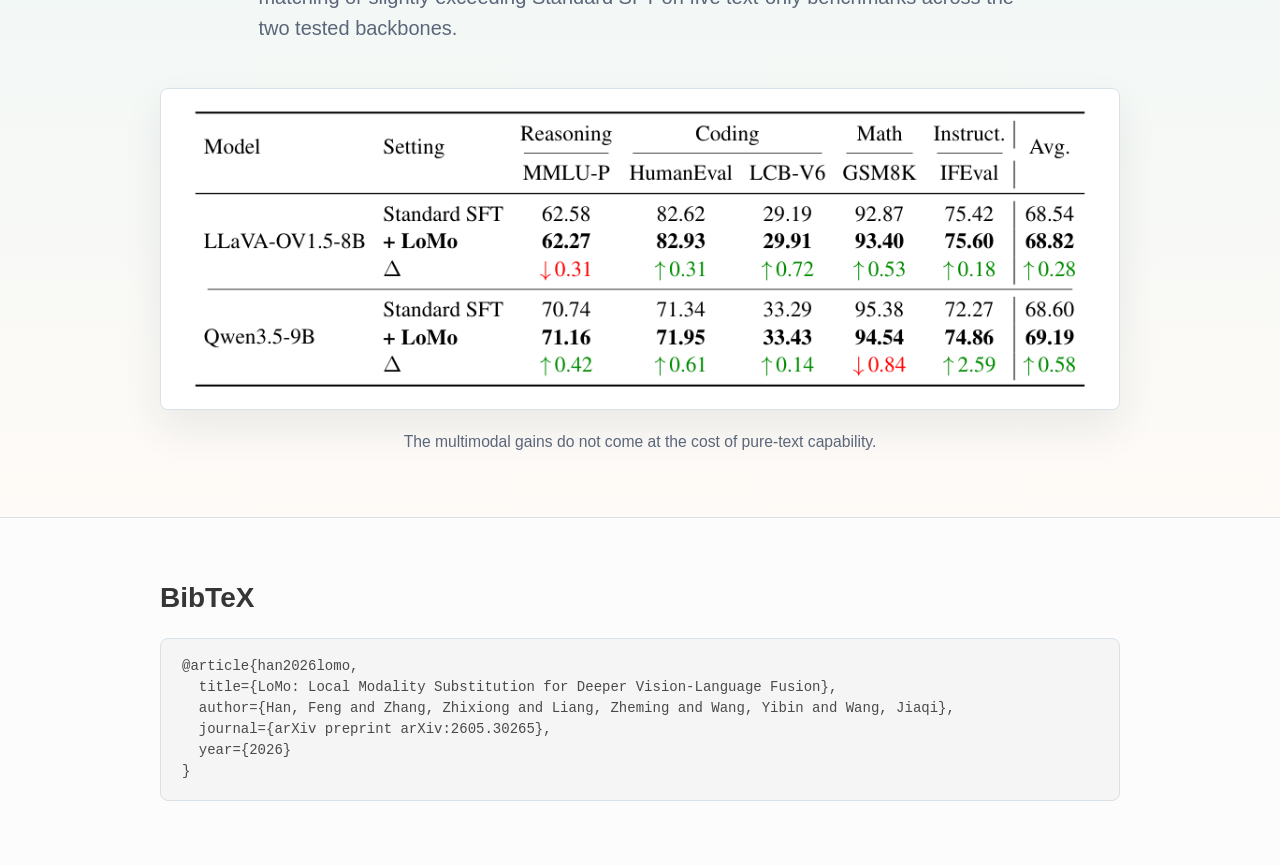
==== commit 8f4e133a: "Add publication venue to index.html" ====
--- a/page/index.html
+++ b/page/index.html
@@ -22,6 +22,9 @@
         <div class="columns is-centered">
           <div class="column has-text-centered">
             <h1 class="title is-1 publication-title">LoMo: Local Modality Substitution for Deeper Vision-Language Fusion</h1>
+            <div class="is-size-4 publication-venue" style="margin: 0.35rem auto 0.5rem; font-weight: 800;">
+            ⭐ NeurIPS 2026
+            </div>
             <div class="is-size-5 publication-authors">
               <span class="author-block"><b>Feng Han</b><sup>1,2</sup></span>
               <span class="author-block"><b>Zhixiong Zhang</b><sup>2,3</sup></span>
